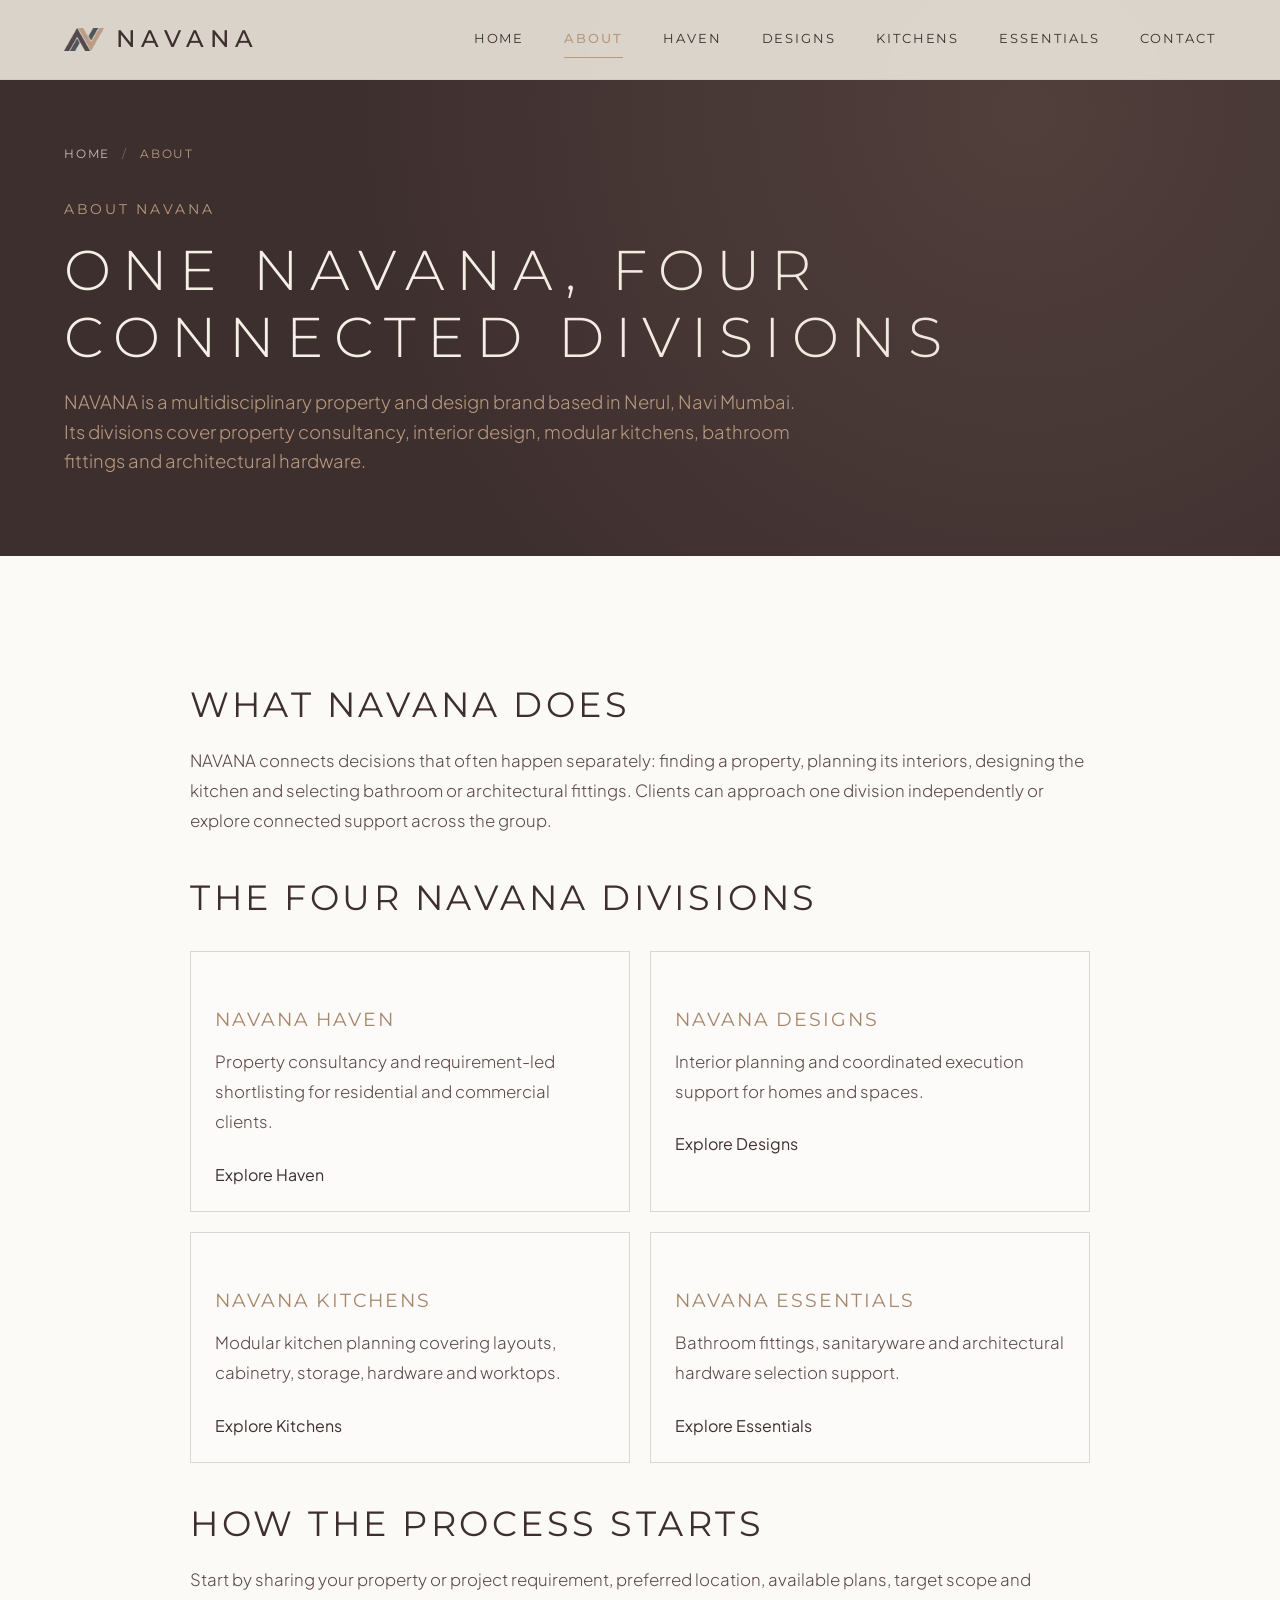
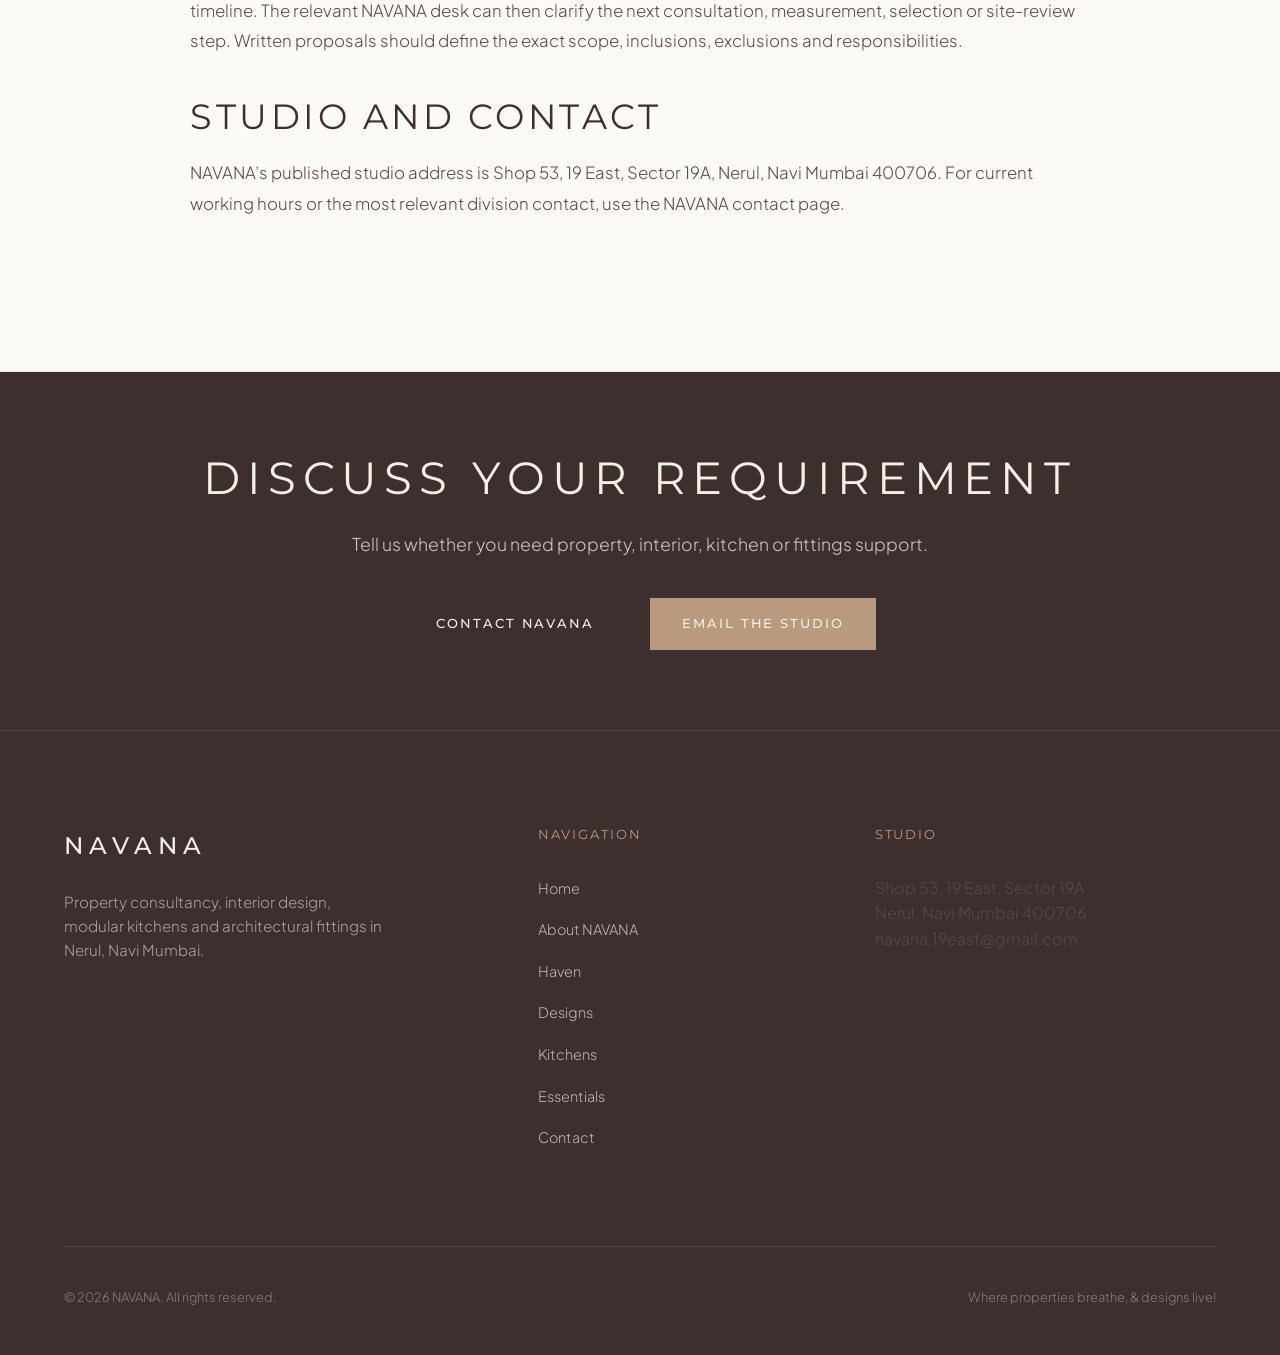
==== about/index.html @ da6ecd14 "Improve SEO, AEO, GEO and trust signals" ====
<!DOCTYPE html>
<html lang="en">
<head>
  <meta charset="UTF-8">
  <meta name="viewport" content="width=device-width, initial-scale=1.0">
  <title>About NAVANA | Property &amp; Design Brand Navi Mumbai</title>
  <meta name="description" content="Learn how NAVANA connects property consultancy, interior design, modular kitchens and architectural fittings from its Nerul, Navi Mumbai studio.">
  <link rel="canonical" href="https://navana.co.in/about/">
  <meta property="og:type" content="website">
  <meta property="og:url" content="https://navana.co.in/about/">
  <meta property="og:site_name" content="NAVANA">
  <meta property="og:title" content="About NAVANA | Nerul, Navi Mumbai">
  <meta property="og:description" content="NAVANA brings property, interiors, modular kitchens and architectural fittings together through four connected divisions.">
  <meta property="og:image" content="https://navana.co.in/logo.jpg">
  <meta name="twitter:card" content="summary_large_image">
  <meta name="twitter:title" content="About NAVANA | Nerul, Navi Mumbai">
  <meta name="twitter:description" content="Meet NAVANA and its four property and design divisions in Navi Mumbai.">
  <meta name="twitter:image" content="https://navana.co.in/logo.jpg">
  <link rel="icon" type="image/jpeg" href="../logo.jpg">
  <link rel="preconnect" href="https://fonts.googleapis.com">
  <link rel="preconnect" href="https://fonts.gstatic.com" crossorigin>
  <link href="https://fonts.googleapis.com/css2?family=Montserrat:wght@300;400;500;600;700&family=Plus+Jakarta+Sans:wght@300;400;500;600&display=swap" rel="stylesheet">
  <link rel="stylesheet" href="../style.css">
  <script type="application/ld+json">
  {"@context":"https://schema.org","@graph":[{"@type":"AboutPage","@id":"https://navana.co.in/about/#page","url":"https://navana.co.in/about/","name":"About NAVANA","about":{"@id":"https://navana.co.in/#organization"}},{"@type":"BreadcrumbList","itemListElement":[{"@type":"ListItem","position":1,"name":"Home","item":"https://navana.co.in/"},{"@type":"ListItem","position":2,"name":"About NAVANA","item":"https://navana.co.in/about/"}]}]}
  </script>
</head>
<body>
  <header><div class="container">
    <a href="../" class="brand" aria-label="NAVANA Home"><div class="logo-container"><img src="../logo.jpg" alt="NAVANA logo" width="64" height="64"></div><span class="brand-text">NAVANA</span></a>
    <nav class="nav-menu" aria-label="Primary navigation"><a href="../" class="nav-link">Home</a><a href="../about/" class="nav-link active">About</a><a href="../haven/" class="nav-link">Haven</a><a href="../designs/" class="nav-link">Designs</a><a href="../kitchens/" class="nav-link">Kitchens</a><a href="../essentials/" class="nav-link">Essentials</a><a href="../contact/" class="nav-link">Contact</a></nav>
    <button class="menu-toggle" aria-label="Toggle Navigation Menu" aria-expanded="false"><span></span><span></span><span></span></button>
  </div></header>
  <main>
    <section class="subpage-hero"><div class="container">
      <nav class="breadcrumb-nav" aria-label="Breadcrumb"><ol class="breadcrumb-list"><li class="breadcrumb-item"><a href="../">Home</a></li><li class="breadcrumb-separator">/</li><li class="breadcrumb-item active" aria-current="page">About</li></ol></nav>
      <span class="subtitle text-accent">ABOUT NAVANA</span><h1 class="hero-title">One NAVANA, Four Connected Divisions</h1>
      <p class="hero-subtitle">NAVANA is a multidisciplinary property and design brand based in Nerul, Navi Mumbai. Its divisions cover property consultancy, interior design, modular kitchens, bathroom fittings and architectural hardware.</p>
    </div></section>
    <section class="content-section section-padding"><div class="container"><article class="content-body">
      <h2>What NAVANA Does</h2><p>NAVANA connects decisions that often happen separately: finding a property, planning its interiors, designing the kitchen and selecting bathroom or architectural fittings. Clients can approach one division independently or explore connected support across the group.</p>
      <h2>The Four NAVANA Divisions</h2>
      <div class="division-summary-grid">
        <div class="division-summary-card"><h3>NAVANA Haven</h3><p>Property consultancy and requirement-led shortlisting for residential and commercial clients.</p><a href="../haven/">Explore Haven</a></div>
        <div class="division-summary-card"><h3>NAVANA Designs</h3><p>Interior planning and coordinated execution support for homes and spaces.</p><a href="../designs/">Explore Designs</a></div>
        <div class="division-summary-card"><h3>NAVANA Kitchens</h3><p>Modular kitchen planning covering layouts, cabinetry, storage, hardware and worktops.</p><a href="../kitchens/">Explore Kitchens</a></div>
        <div class="division-summary-card"><h3>NAVANA Essentials</h3><p>Bathroom fittings, sanitaryware and architectural hardware selection support.</p><a href="../essentials/">Explore Essentials</a></div>
      </div>
      <h2>How the Process Starts</h2><p>Start by sharing your property or project requirement, preferred location, available plans, target scope and timeline. The relevant NAVANA desk can then clarify the next consultation, measurement, selection or site-review step. Written proposals should define the exact scope, inclusions, exclusions and responsibilities.</p>
      <h2>Studio and Contact</h2><p>NAVANA’s published studio address is Shop 53, 19 East, Sector 19A, Nerul, Navi Mumbai 400706. For current working hours or the most relevant division contact, use the <a href="../contact/">NAVANA contact page</a>.</p>
      <!-- TODO: CONFIRM: Add verified leadership names, professional qualifications, founding year, credentials and operating hours when supplied by NAVANA. -->
    </article></div></section>
    <section class="cta-banner"><div class="container"><h2>Discuss Your Requirement</h2><p>Tell us whether you need property, interior, kitchen or fittings support.</p><div class="cta-actions"><a href="../contact/" class="btn-primary"><span>Contact NAVANA</span></a><a href="mailto:navana.19east@gmail.com" class="btn-primary" style="background-color: var(--color-tan);"><span>Email the Studio</span></a></div></div></section>
  </main>
  <footer><div class="container"><div class="footer-grid"><div class="footer-brand"><span class="brand-text">NAVANA</span><p>Property consultancy, interior design, modular kitchens and architectural fittings in Nerul, Navi Mumbai.</p></div><div class="footer-links"><h4>NAVIGATION</h4><ul><li><a href="../">Home</a></li><li><a href="../about/">About NAVANA</a></li><li><a href="../haven/">Haven</a></li><li><a href="../designs/">Designs</a></li><li><a href="../kitchens/">Kitchens</a></li><li><a href="../essentials/">Essentials</a></li><li><a href="../contact/">Contact</a></li></ul></div><div class="footer-directory"><h4>STUDIO</h4><p>Shop 53, 19 East, Sector 19A<br>Nerul, Navi Mumbai 400706</p><p><a href="mailto:navana.19east@gmail.com">navana.19east@gmail.com</a></p></div></div><div class="footer-bottom"><p>&copy; 2026 NAVANA. All rights reserved.</p><p>Where properties breathe, &amp; designs live!</p></div></div></footer>
  <div class="toast-container"></div><script src="../script.js"></script>
</body></html>
---- style.css ----
/* 
   NAVANA Style Sheet
   Aesthetic: Warm cream/beige background, dark brown and tan accents.
   Headings: Modern spaced-out sans-serif (Montserrat).
   Body: Clean, premium sans-serif (Plus Jakarta Sans).
*/

/* ----------------------------------------------------
   1. CSS Custom Properties (Variables)
---------------------------------------------------- */
:root {
  --bg-cream: #F5F0E6;
  --color-brown: #3E2F2F;
  --color-brown-light: #5A4747;
  --color-tan: #B89A7E;
  --color-tan-light: rgba(184, 154, 126, 0.12);
  --color-tan-medium: #A6876A;
  --color-white: #FCFAF7;
  --color-card-bg: rgba(252, 250, 247, 0.6);
  --font-heading: 'Montserrat', sans-serif;
  --font-body: 'Plus Jakarta Sans', sans-serif;
  
  --transition-smooth: all 0.6s cubic-bezier(0.16, 1, 0.3, 1);
  --transition-medium: all 0.4s cubic-bezier(0.25, 0.46, 0.45, 0.94);
  --transition-quick: all 0.25s ease;
  
  --max-width: 1400px;
  --header-height: 80px;
}

/* Answer-ready FAQ blocks */
.faq-section { background: var(--bg-cream); }
.faq-list { max-width: 920px; margin: 2rem auto 0; border-top: 1px solid rgba(62, 47, 47, .18); }
.faq-list details { border-bottom: 1px solid rgba(62, 47, 47, .18); padding: 0; }
.faq-list summary { cursor: pointer; list-style: none; padding: 1.35rem 2.5rem 1.35rem 0; font-family: 'Montserrat', sans-serif; font-weight: 600; position: relative; }
.faq-list summary::-webkit-details-marker { display: none; }
.faq-list summary::after { content: '+'; position: absolute; right: .25rem; top: 1.1rem; font-size: 1.5rem; color: var(--color-tan); }
.faq-list details[open] summary::after { content: '−'; }
.faq-list details p { max-width: 800px; margin: 0 0 1.35rem; line-height: 1.75; }
.related-service { margin-top: 2rem; }
.related-service a, .faq-list a { color: var(--color-brown); text-decoration: underline; text-underline-offset: 3px; }
.division-summary-grid { display: grid; grid-template-columns: repeat(2, minmax(0, 1fr)); gap: 1.25rem; margin-top: 2rem; }
.division-summary-card { border: 1px solid rgba(62, 47, 47, .18); padding: 1.5rem; background: rgba(255,255,255,.22); }
.division-summary-card h3 { margin-bottom: .65rem; }
@media (max-width: 700px) { .division-summary-grid { grid-template-columns: 1fr; } }

/* ----------------------------------------------------
   2. Reset & Base Styles
---------------------------------------------------- */
* {
  margin: 0;
  padding: 0;
  box-sizing: border-box;
}

html {
  scroll-behavior: smooth;
  font-size: 16px;
  -webkit-font-smoothing: antialiased;
  -moz-osx-font-smoothing: grayscale;
}

body {
  background-color: var(--bg-cream);
  color: var(--color-brown);
  font-family: var(--font-body);
  line-height: 1.6;
  overflow-x: hidden;
}

/* Custom Scrollbar */
::-webkit-scrollbar {
  width: 8px;
}
::-webkit-scrollbar-track {
  background: var(--bg-cream);
}
::-webkit-scrollbar-thumb {
  background: var(--color-tan);
  border-radius: 4px;
}
::-webkit-scrollbar-thumb:hover {
  background: var(--color-brown);
}

/* Selection Styling */
::selection {
  background-color: var(--color-tan);
  color: var(--color-white);
}

/* ----------------------------------------------------
   3. Typography & Utilities
---------------------------------------------------- */
h1, h2, h3, h4, h5, h6 {
  font-family: var(--font-heading);
  text-transform: uppercase;
  letter-spacing: 0.15em;
  font-weight: 400;
  line-height: 1.2;
}

p {
  font-weight: 300;
  color: var(--color-brown-light);
}

a {
  color: inherit;
  text-decoration: none;
  transition: var(--transition-quick);
}

img {
  max-width: 100%;
  height: auto;
  display: block;
}

.container {
  max-width: var(--max-width);
  margin: 0 auto;
  padding: 0 4rem;
}

.section-padding {
  padding: 8rem 0;
}

.text-accent {
  color: var(--color-tan);
}

.subtitle {
  font-family: var(--font-heading);
  font-size: 0.85rem;
  letter-spacing: 0.2em;
  text-transform: uppercase;
  color: var(--color-tan);
  margin-bottom: 1rem;
  display: inline-block;
}

.section-title {
  font-size: clamp(2rem, 4vw, 3rem);
  margin-bottom: 2rem;
  font-weight: 300;
  position: relative;
}

.divider {
  width: 60px;
  height: 1px;
  background-color: var(--color-tan);
  margin: 2rem 0;
}

/* Custom Scroll Reveal Classes */
.reveal {
  opacity: 0;
  transform: translateY(30px);
  transition: opacity 1s cubic-bezier(0.16, 1, 0.3, 1), transform 1s cubic-bezier(0.16, 1, 0.3, 1);
}

.reveal.active {
  opacity: 1;
  transform: translateY(0);
}

.delay-1 { transition-delay: 0.1s; }
.delay-2 { transition-delay: 0.2s; }
.delay-3 { transition-delay: 0.3s; }

/* Buttons */
.btn-primary {
  display: inline-flex;
  align-items: center;
  gap: 0.75rem;
  background-color: var(--color-brown);
  color: var(--bg-cream);
  padding: 1rem 2rem;
  font-family: var(--font-heading);
  font-size: 0.8rem;
  letter-spacing: 0.15em;
  text-transform: uppercase;
  font-weight: 500;
  border: none;
  cursor: pointer;
  transition: var(--transition-medium);
  position: relative;
  overflow: hidden;
  z-index: 1;
}

.btn-primary::before {
  content: '';
  position: absolute;
  top: 0;
  left: 0;
  width: 100%;
  height: 100%;
  background-color: var(--color-tan);
  transform: scaleX(0);
  transform-origin: right;
  transition: transform 0.4s cubic-bezier(0.16, 1, 0.3, 1);
  z-index: -1;
}

.btn-primary:hover::before {
  transform: scaleX(1);
  transform-origin: left;
}

.btn-primary:hover {
  color: var(--color-white);
  transform: translateY(-2px);
}

.btn-secondary {
  display: inline-flex;
  align-items: center;
  gap: 0.5rem;
  border-bottom: 1px solid var(--color-tan);
  padding-bottom: 0.5rem;
  font-family: var(--font-heading);
  font-size: 0.8rem;
  letter-spacing: 0.1em;
  text-transform: uppercase;
  font-weight: 600;
  transition: var(--transition-quick);
}

.btn-secondary svg {
  transition: transform 0.3s ease;
}

.btn-secondary:hover {
  color: var(--color-tan);
  border-color: var(--color-brown);
}

.btn-secondary:hover svg {
  transform: translateX(5px);
}

/* ----------------------------------------------------
   4. Header & Navigation
---------------------------------------------------- */
header {
  position: fixed;
  top: 0;
  left: 0;
  width: 100%;
  height: var(--header-height);
  z-index: 100;
  background-color: rgba(245, 240, 230, 0.85);
  backdrop-filter: blur(10px);
  border-bottom: 1px solid rgba(184, 154, 126, 0.15);
  transition: var(--transition-quick);
}

header.scrolled {
  height: 70px;
  background-color: rgba(245, 240, 230, 0.95);
  box-shadow: 0 10px 30px rgba(62, 47, 47, 0.05);
}

header .container {
  display: flex;
  justify-content: space-between;
  align-items: center;
  height: 100%;
}

/* Brand Logo */
.brand {
  display: flex;
  align-items: center;
  gap: 0.75rem;
}

.logo-container {
  width: 40px;
  height: 40px;
  display: flex;
  align-items: center;
  justify-content: center;
}

.brand-text {
  font-family: var(--font-heading);
  font-size: 1.5rem;
  font-weight: 500;
  letter-spacing: 0.25em;
  color: var(--color-brown);
}

/* Desktop Menu */
.nav-menu {
  display: flex;
  align-items: center;
  gap: 2.5rem;
}

.nav-link {
  font-family: var(--font-heading);
  font-size: 0.8rem;
  letter-spacing: 0.15em;
  text-transform: uppercase;
  font-weight: 400;
  position: relative;
  padding: 0.5rem 0;
}

.nav-link::after {
  content: '';
  position: absolute;
  bottom: 0;
  left: 0;
  width: 100%;
  height: 1px;
  background-color: var(--color-tan);
  transform: scaleX(0);
  transform-origin: right;
  transition: transform 0.3s cubic-bezier(0.16, 1, 0.3, 1);
}

.nav-link:hover::after {
  transform: scaleX(1);
  transform-origin: left;
}

.nav-link:hover {
  color: var(--color-tan);
}

/* Menu Toggle Button (Mobile) */
.menu-toggle {
  display: none;
  background: none;
  border: none;
  cursor: pointer;
  width: 30px;
  height: 24px;
  position: relative;
  z-index: 101;
}

.menu-toggle span {
  display: block;
  width: 100%;
  height: 2px;
  background-color: var(--color-brown);
  position: absolute;
  left: 0;
  transition: var(--transition-quick);
}

.menu-toggle span:nth-child(1) { top: 0; }
.menu-toggle span:nth-child(2) { top: 11px; }
.menu-toggle span:nth-child(3) { top: 22px; }

.menu-toggle.open span:nth-child(1) {
  transform: translateY(11px) rotate(45deg);
}

.menu-toggle.open span:nth-child(2) {
  opacity: 0;
}

.menu-toggle.open span:nth-child(3) {
  transform: translateY(-11px) rotate(-45deg);
}

/* ----------------------------------------------------
   5. Hero Section
---------------------------------------------------- */
.hero {
  min-height: 100vh;
  display: flex;
  align-items: center;
  position: relative;
  padding-top: var(--header-height);
  overflow: hidden;
  background-image: linear-gradient(rgba(62, 47, 47, 0.75), rgba(62, 47, 47, 0.85)), url('Havens.png');
  background-size: cover;
  background-position: center;
  background-repeat: no-repeat;
}

.hero-content {
  max-width: 700px;
  position: relative;
  z-index: 2;
}

.hero-title {
  font-size: clamp(2.5rem, 6vw, 4.5rem);
  font-weight: 300;
  letter-spacing: 0.2em;
  margin-bottom: 1.5rem;
  color: var(--bg-cream);
}

.hero-tagline {
  font-family: var(--font-heading);
  font-size: clamp(1rem, 2vw, 1.25rem);
  letter-spacing: 0.1em;
  color: var(--color-tan);
  margin-bottom: 2rem;
  font-weight: 400;
  line-height: 1.4;
  border-left: 2px solid var(--color-tan);
  padding-left: 1.5rem;
}

.hero-desc {
  font-size: 1rem;
  margin-bottom: 3rem;
  max-width: 600px;
  color: rgba(245, 240, 230, 0.85);
}

.hero-chevron {
  position: absolute;
  bottom: 2rem;
  left: 50%;
  transform: translateX(-50%);
  animation: bounce 2s infinite;
  cursor: pointer;
  z-index: 5;
}

@keyframes bounce {
  0%, 20%, 50%, 80%, 100% { transform: translate(-50%, 0); }
  40% { transform: translate(-50%, -10px); }
  60% { transform: translate(-50%, -5px); }
}

/* ----------------------------------------------------
   6. About Section
---------------------------------------------------- */
.about {
  background-color: var(--color-white);
  border-top: 1px solid rgba(184, 154, 126, 0.15);
  border-bottom: 1px solid rgba(184, 154, 126, 0.15);
}

.about-grid {
  display: grid;
  grid-template-columns: 1fr 1fr;
  gap: 6rem;
  align-items: center;
}

.about-text {
  padding-right: 2rem;
}

.about-text p {
  margin-bottom: 1.5rem;
  font-size: 1.05rem;
}

.about-stats {
  display: grid;
  grid-template-columns: 1fr 1fr;
  gap: 3rem;
}

.stat-item {
  border-left: 1px solid var(--color-tan);
  padding-left: 1.5rem;
}

.stat-number {
  font-family: var(--font-heading);
  font-size: 2.5rem;
  font-weight: 300;
  color: var(--color-brown);
  margin-bottom: 0.5rem;
}

.stat-label {
  font-size: 0.75rem;
  letter-spacing: 0.15em;
  text-transform: uppercase;
  color: var(--color-tan);
}

/* ----------------------------------------------------
   7. Services Sections (HAVEN, DESIGNS, KITCHENS, ESSENTIALS)
---------------------------------------------------- */
.services-heading {
  text-align: center;
  background-color: var(--bg-cream);
  padding-top: 8rem;
}

.services-heading .section-title {
  margin-bottom: 1rem;
}

.service-section {
  position: relative;
  overflow: hidden;
}

.service-section:nth-child(even) {
  background-color: var(--color-white);
}

.service-grid {
  display: grid;
  grid-template-columns: 1fr 1.1fr;
  gap: 6rem;
  align-items: center;
}

.service-section:nth-child(even) .service-grid {
  grid-template-columns: 1.1fr 1fr;
}

.service-image-side {
  position: relative;
  overflow: hidden;
  border-radius: 16px;
}

.service-section:nth-child(even) .service-image-side {
  order: 2;
}

.service-img-wrapper {
  overflow: hidden;
  position: relative;
  box-shadow: 0 20px 40px rgba(62, 47, 47, 0.08);
  border-radius: 16px;
}

.service-img-wrapper::after {
  content: '';
  position: absolute;
  top: 0;
  left: 0;
  width: 100%;
  height: 100%;
  border: 1px solid var(--color-tan);
  transform: scale(0.96);
  transition: var(--transition-smooth);
  pointer-events: none;
}

.service-image-side:hover .service-img-wrapper::after {
  transform: scale(0.98);
  border-color: var(--color-brown);
}

.service-img {
  width: 100%;
  height: 550px;
  object-fit: cover;
  transition: var(--transition-smooth);
}

.service-image-side:hover .service-img {
  transform: scale(1.04);
}

.service-info-side {
  padding-right: 2rem;
}

.service-section:nth-child(even) .service-info-side {
  padding-right: 0;
  padding-left: 2rem;
}

.service-tag {
  background-color: var(--color-tan-light);
  color: var(--color-brown);
  padding: 0.4rem 1rem;
  font-family: var(--font-heading);
  font-size: 0.7rem;
  letter-spacing: 0.15em;
  text-transform: uppercase;
  border-radius: 30px;
  display: inline-block;
  margin-bottom: 1.5rem;
}

.service-quote {
  font-family: var(--font-heading);
  font-size: clamp(1.2rem, 2.5vw, 1.8rem);
  font-weight: 300;
  line-height: 1.35;
  color: var(--color-brown);
  margin-bottom: 2rem;
  letter-spacing: 0.05em;
  text-transform: none;
}

.service-features {
  list-style: none;
  margin-bottom: 3rem;
}

.service-features li {
  position: relative;
  padding-left: 2rem;
  margin-bottom: 1rem;
  font-weight: 300;
  color: var(--color-brown-light);
}

.service-features li::before {
  content: '';
  position: absolute;
  left: 0;
  top: 10px;
  width: 12px;
  height: 1px;
  background-color: var(--color-tan);
}

.service-features li::after {
  content: '';
  position: absolute;
  left: 5px;
  top: 6px;
  width: 1px;
  height: 9px;
  background-color: var(--color-tan);
  transform: rotate(45deg);
}

.service-actions {
  display: flex;
  align-items: center;
  gap: 2rem;
}

.contact-link-group {
  display: flex;
  flex-direction: column;
  gap: 0.25rem;
}

.contact-label {
  font-size: 0.65rem;
  letter-spacing: 0.1em;
  text-transform: uppercase;
  color: var(--color-tan);
}

.contact-number {
  font-family: var(--font-heading);
  font-weight: 500;
  font-size: 1.05rem;
  color: var(--color-brown);
  transition: var(--transition-quick);
}

.contact-number:hover {
  color: var(--color-tan);
}

/* ----------------------------------------------------
   8. Contact Section
---------------------------------------------------- */
.contact {
  background-color: var(--bg-cream);
  border-top: 1px solid rgba(184, 154, 126, 0.15);
}

.contact-grid {
  display: grid;
  grid-template-columns: 0.95fr 1.05fr;
  gap: 6rem;
}

.contact-info {
  display: flex;
  flex-direction: column;
}

.contact-details {
  margin-bottom: 3rem;
}

.contact-item {
  margin-bottom: 2rem;
  display: flex;
  gap: 1.5rem;
}

.contact-icon {
  width: 44px;
  height: 44px;
  border-radius: 50%;
  background-color: var(--color-tan-light);
  display: flex;
  align-items: center;
  justify-content: center;
  color: var(--color-brown);
  flex-shrink: 0;
}

.contact-text h4 {
  font-size: 0.8rem;
  letter-spacing: 0.15em;
  margin-bottom: 0.5rem;
  color: var(--color-tan);
}

.contact-text p, .contact-text a {
  font-size: 1rem;
  font-weight: 300;
  color: var(--color-brown-light);
}

.contact-text a:hover {
  color: var(--color-tan);
}

/* Map Graphic Placeholder */
.map-canvas {
  flex-grow: 1;
  height: 250px;
  background-color: var(--color-white);
  border: 1px solid rgba(184, 154, 126, 0.25);
  border-radius: 4px;
  position: relative;
  overflow: hidden;
  box-shadow: 0 10px 30px rgba(62, 47, 47, 0.03);
}

.map-illustration {
  width: 100%;
  height: 100%;
  opacity: 0.7;
}

.map-pin {
  position: absolute;
  top: 50%;
  left: 50%;
  transform: translate(-50%, -100%);
  z-index: 2;
  cursor: pointer;
  animation: pulse-pin 2s infinite;
}

@keyframes pulse-pin {
  0% { transform: translate(-50%, -100%) scale(1); }
  50% { transform: translate(-50%, -108%) scale(1.05); }
  100% { transform: translate(-50%, -100%) scale(1); }
}

.map-tooltip {
  position: absolute;
  top: calc(50% - 75px);
  left: 50%;
  transform: translateX(-50%);
  background-color: var(--color-brown);
  color: var(--color-white);
  padding: 0.5rem 1rem;
  border-radius: 4px;
  font-family: var(--font-heading);
  font-size: 0.7rem;
  letter-spacing: 0.1em;
  white-space: nowrap;
  box-shadow: 0 10px 20px rgba(0,0,0,0.15);
  opacity: 0;
  transition: var(--transition-quick);
  pointer-events: none;
}

.map-canvas:hover .map-tooltip {
  opacity: 1;
  top: calc(50% - 80px);
}

/* Contact Form */
.contact-form-container {
  background-color: var(--color-white);
  padding: 4rem;
  border-radius: 4px;
  box-shadow: 0 30px 60px rgba(62, 47, 47, 0.05);
  border: 1px solid rgba(184, 154, 126, 0.15);
}

.form-group {
  position: relative;
  margin-bottom: 2rem;
}

.form-input {
  width: 100%;
  background: var(--color-white);
  border: 1px solid rgba(184, 154, 126, 0.4);
  border-radius: 8px;
  padding: 1.1rem 1.2rem;
  font-family: var(--font-body);
  font-size: 0.95rem;
  color: var(--color-brown);
  outline: none;
  transition: var(--transition-quick);
}

.form-input:focus {
  border-color: var(--color-brown);
  background-color: var(--color-white);
  box-shadow: 0 0 0 3px rgba(184, 154, 126, 0.15);
}

.form-label {
  position: absolute;
  top: 1.2rem;
  left: 1.2rem;
  font-family: var(--font-heading);
  font-size: 0.75rem;
  letter-spacing: 0.12em;
  text-transform: uppercase;
  color: var(--color-tan);
  pointer-events: none;
  transition: var(--transition-quick);
}

/* Float Label Animation */
.form-input:focus ~ .form-label,
.form-input:not(:placeholder-shown) ~ .form-label {
  top: -0.6rem;
  left: 0.8rem;
  font-size: 0.6rem;
  color: var(--color-brown);
  background-color: var(--color-white);
  padding: 0 0.4rem;
  border-radius: 2px;
}

.form-input-textarea {
  min-height: 120px;
  resize: vertical;
}

/* Form Dropdown */
.form-select {
  cursor: pointer;
  appearance: none;
}

.form-select-wrapper::after {
  content: '↓';
  font-family: var(--font-heading);
  font-size: 0.8rem;
  color: var(--color-tan);
  position: absolute;
  right: 1.2rem;
  top: 1.2rem;
  pointer-events: none;
}

/* ----------------------------------------------------
   9. Footer
---------------------------------------------------- */
footer {
  background-color: var(--color-brown);
  color: var(--bg-cream);
  padding: 6rem 0 3rem 0;
  border-top: 1px solid rgba(245, 240, 230, 0.1);
}

.footer-grid {
  display: grid;
  grid-template-columns: 1.2fr 0.8fr 1fr;
  gap: 4rem;
  margin-bottom: 5rem;
}

.footer-brand .brand-text {
  color: var(--bg-cream);
  margin-bottom: 1.5rem;
  display: inline-block;
}

.footer-brand p {
  color: rgba(245, 240, 230, 0.6);
  max-width: 320px;
  margin-bottom: 2rem;
  font-size: 0.95rem;
}

.footer-links h4, .footer-directory h4 {
  color: var(--color-tan);
  font-size: 0.8rem;
  margin-bottom: 2rem;
}

.footer-links ul {
  list-style: none;
}

.footer-links li {
  margin-bottom: 1rem;
}

.footer-links a {
  color: rgba(245, 240, 230, 0.7);
  font-size: 0.9rem;
  font-weight: 300;
}

.footer-links a:hover {
  color: var(--bg-cream);
  padding-left: 5px;
}

.directory-grid {
  display: grid;
  grid-template-columns: 1fr;
  gap: 1.5rem;
}

.directory-item {
  display: flex;
  justify-content: space-between;
  align-items: center;
  border-bottom: 1px solid rgba(245, 240, 230, 0.1);
  padding-bottom: 0.75rem;
}

.directory-name {
  font-family: var(--font-heading);
  font-size: 0.75rem;
  letter-spacing: 0.1em;
  color: var(--color-tan);
}

.directory-number {
  font-family: var(--font-body);
  font-size: 0.9rem;
  font-weight: 400;
  color: rgba(245, 240, 230, 0.85);
  transition: var(--transition-quick);
}

.directory-number:hover {
  color: var(--color-tan);
}

.footer-bottom {
  border-top: 1px solid rgba(245, 240, 230, 0.1);
  padding-top: 2.5rem;
  display: flex;
  justify-content: space-between;
  align-items: center;
}

.footer-bottom p {
  font-size: 0.8rem;
  color: rgba(245, 240, 230, 0.4);
}

.social-links {
  display: flex;
  gap: 1.5rem;
}

.social-link {
  width: 36px;
  height: 36px;
  border-radius: 50%;
  border: 1px solid rgba(245, 240, 230, 0.2);
  display: flex;
  align-items: center;
  justify-content: center;
  color: rgba(245, 240, 230, 0.7);
  transition: var(--transition-quick);
}

.social-link:hover {
  background-color: var(--color-tan);
  border-color: var(--color-tan);
  color: var(--color-brown);
  transform: translateY(-2px);
}

/* ----------------------------------------------------
   10. Interactive Overlay & Toast Alert
---------------------------------------------------- */
/* Custom Toast Alert */
.toast-container {
  position: fixed;
  bottom: 2rem;
  right: 2rem;
  z-index: 1000;
  display: flex;
  flex-direction: column;
  gap: 1rem;
}

.toast {
  background-color: var(--color-brown);
  color: var(--bg-cream);
  padding: 1.2rem 2rem;
  border-radius: 4px;
  box-shadow: 0 15px 30px rgba(0,0,0,0.15);
  border-left: 4px solid var(--color-tan);
  display: flex;
  align-items: center;
  gap: 1rem;
  transform: translateX(120%);
  transition: transform 0.5s cubic-bezier(0.16, 1, 0.3, 1);
  min-width: 320px;
}

.toast.show {
  transform: translateX(0);
}

.toast-content h5 {
  font-size: 0.75rem;
  margin-bottom: 0.25rem;
  color: var(--color-tan);
}

.toast-content p {
  color: rgba(245, 240, 230, 0.85);
  font-size: 0.85rem;
  font-weight: 300;
}

.toast-close {
  background: none;
  border: none;
  color: rgba(245, 240, 230, 0.5);
  cursor: pointer;
  margin-left: auto;
  font-size: 1.1rem;
}

.toast-close:hover {
  color: var(--bg-cream);
}

/* Floating Action Hub Menu */
.floating-hub {
  position: fixed;
  bottom: 2rem;
  left: 2rem;
  z-index: 99;
}

.hub-trigger {
  width: 56px;
  height: 56px;
  border-radius: 50%;
  background-color: var(--color-brown);
  color: var(--bg-cream);
  box-shadow: 0 10px 25px rgba(62, 47, 47, 0.25);
  border: 1px solid var(--color-tan);
  display: flex;
  align-items: center;
  justify-content: center;
  cursor: pointer;
  transition: var(--transition-smooth);
}

.hub-trigger svg {
  transition: var(--transition-smooth);
}

.hub-trigger.active {
  background-color: var(--color-tan);
  color: var(--color-brown);
  transform: rotate(135deg);
}

.hub-menu {
  position: absolute;
  bottom: 70px;
  left: 0;
  display: flex;
  flex-direction: column;
  gap: 0.75rem;
  opacity: 0;
  pointer-events: none;
  transform: translateY(15px) scale(0.95);
  transition: var(--transition-smooth);
}

.floating-hub.open .hub-menu {
  opacity: 1;
  pointer-events: auto;
  transform: translateY(0) scale(1);
}

.hub-item {
  display: flex;
  align-items: center;
  gap: 0.75rem;
  white-space: nowrap;
}

.hub-link {
  width: 44px;
  height: 44px;
  border-radius: 50%;
  background-color: var(--color-white);
  color: var(--color-brown);
  box-shadow: 0 8px 15px rgba(62, 47, 47, 0.1);
  display: flex;
  align-items: center;
  justify-content: center;
  border: 1px solid rgba(184, 154, 126, 0.2);
  transition: var(--transition-quick);
}

.hub-link:hover {
  background-color: var(--color-brown);
  color: var(--bg-cream);
  border-color: var(--color-brown);
  transform: scale(1.08);
}

.hub-tooltip {
  background-color: var(--color-brown);
  color: var(--color-white);
  padding: 0.3rem 0.8rem;
  border-radius: 4px;
  font-family: var(--font-heading);
  font-size: 0.65rem;
  letter-spacing: 0.1em;
  box-shadow: 0 5px 10px rgba(0,0,0,0.1);
}

/* ----------------------------------------------------
   11. Responsive Design
---------------------------------------------------- */
@media (max-width: 1200px) {
  .container {
    padding: 0 3rem;
  }
  
  .about-grid, .service-grid, .contact-grid {
    gap: 4rem;
  }
}

@media (max-width: 991px) {
  :root {
    --header-height: 70px;
  }
  
  .container {
    padding: 0 2rem;
  }
  
  .section-padding {
    padding: 6rem 0;
  }
  
  /* Hero Split Layout */
  .hero {
    padding-top: var(--header-height);
  }
  
  .hero-grid {
    grid-template-columns: 1fr;
    gap: 3rem;
    text-align: center;
  }
  
  .hero-content {
    padding-right: 0;
    order: 2;
  }
  
  .hero-tagline {
    border-left: none;
    border-top: 1px solid var(--color-tan);
    border-bottom: 1px solid var(--color-tan);
    padding: 1rem 0;
    max-width: 450px;
    margin: 0 auto 2rem auto;
  }
  
  .hero-desc {
    margin: 0 auto 2.5rem auto;
  }
  
  .hero-visual {
    height: 50vh;
    order: 1;
    max-width: 550px;
    width: 100%;
    margin: 0 auto;
    box-shadow: 12px 12px 0px var(--color-tan-light);
  }
  
  /* About Layout */
  .about-grid {
    grid-template-columns: 1fr;
    gap: 3rem;
  }
  
  .about-text {
    padding-right: 0;
  }
  
  /* Services Alternating Layout */
  .service-grid {
    grid-template-columns: 1fr !important;
    gap: 3rem;
  }
  
  .service-image-side {
    order: 1 !important;
    max-width: 550px;
    margin: 0 auto;
    width: 100%;
  }
  
  .service-info-side {
    order: 2 !important;
    padding-right: 0 !important;
    padding-left: 0 !important;
  }
  
  .service-img {
    height: 400px;
  }
  
  /* Contact Layout */
  .contact-grid {
    grid-template-columns: 1fr;
    gap: 4rem;
  }
  
  .contact-info {
    order: 2;
  }
  
  .contact-form-container {
    order: 1;
    padding: 3rem;
  }
  
  .map-canvas {
    height: 200px;
  }
  
  /* Footer Grid */
  .footer-grid {
    grid-template-columns: 1fr;
    gap: 3rem;
  }
}

@media (max-width: 768px) {
  /* Navigation Mobile Overlay */
  .menu-toggle {
    display: block;
  }
  
  .nav-menu {
    position: fixed;
    top: 0;
    right: -100%;
    width: 80%;
    max-width: 400px;
    height: 100vh;
    background-color: var(--color-white);
    flex-direction: column;
    justify-content: center;
    gap: 2.5rem;
    box-shadow: -10px 0 40px rgba(62, 47, 47, 0.1);
    transition: right 0.5s cubic-bezier(0.16, 1, 0.3, 1);
    z-index: 100;
  }
  
  .nav-menu.open {
    right: 0;
  }
  
  /* Footer bottom layout */
  .footer-bottom {
    flex-direction: column;
    gap: 1.5rem;
    text-align: center;
  }
}

@media (max-width: 480px) {
  .container {
    padding: 0 1.25rem;
  }
  
  .section-padding {
    padding: 4rem 0;
  }
  
  .brand-text {
    font-size: 1.25rem;
    letter-spacing: 0.2em;
  }
  
  .logo-container {
    width: 32px;
    height: 32px;
  }
  
  .service-actions {
    flex-direction: column;
    align-items: flex-start;
    gap: 1.5rem;
  }
  
  .contact-form-container {
    padding: 2rem 1.5rem;
  }
  
  .hero-visual {
    height: 40vh;
  }
}

/* ----------------------------------------------------
   12. Multi-Page Extensions & SEO Layout Components
---------------------------------------------------- */

/* Active Link State */
.nav-link.active {
  color: var(--color-tan);
  font-weight: 500;
}

.nav-link.active::after {
  transform: scaleX(1);
  transform-origin: left;
}

/* Breadcrumbs Component */
.breadcrumb-nav {
  margin-bottom: 2rem;
}

.breadcrumb-list {
  display: flex;
  align-items: center;
  gap: 0.75rem;
  list-style: none;
  font-family: var(--font-heading);
  font-size: 0.75rem;
  letter-spacing: 0.15em;
  text-transform: uppercase;
}

.breadcrumb-item {
  display: flex;
  align-items: center;
  gap: 0.75rem;
  color: var(--color-tan);
}

.breadcrumb-item a {
  color: rgba(245, 240, 230, 0.75);
  transition: var(--transition-quick);
}

.breadcrumb-item a:hover {
  color: var(--color-white);
}

.breadcrumb-separator {
  color: var(--color-tan);
  opacity: 0.5;
}

/* Subpage Hero Banner */
.subpage-hero {
  padding-top: calc(var(--header-height) + 4rem);
  padding-bottom: 5rem;
  background-color: var(--color-brown);
  color: var(--bg-cream);
  position: relative;
  overflow: hidden;
}

.subpage-hero::before {
  content: '';
  position: absolute;
  top: 0;
  left: 0;
  width: 100%;
  height: 100%;
  background: radial-gradient(circle at 80% 20%, rgba(184, 154, 126, 0.15) 0%, transparent 60%);
  pointer-events: none;
}

.subpage-hero .hero-title {
  font-size: clamp(2rem, 4.5vw, 3.5rem);
  color: var(--bg-cream);
  margin-bottom: 1rem;
}

.subpage-hero .hero-subtitle {
  font-size: 1.15rem;
  color: var(--color-tan);
  font-weight: 300;
  max-width: 750px;
  line-height: 1.6;
}

/* Detailed Content Body (300-800 Words SEO Layout) */
.content-section {
  background-color: var(--color-white);
  border-bottom: 1px solid rgba(184, 154, 126, 0.15);
}

.content-body {
  max-width: 900px;
  margin: 0 auto;
}

.content-body h2 {
  font-size: clamp(1.5rem, 3vw, 2.2rem);
  color: var(--color-brown);
  margin: 2.5rem 0 1.25rem 0;
  font-weight: 400;
  letter-spacing: 0.1em;
}

.content-body h2:first-child {
  margin-top: 0;
}

.content-body h3 {
  font-size: 1.2rem;
  color: var(--color-tan-medium);
  margin: 2rem 0 1rem 0;
  letter-spacing: 0.1em;
}

.content-body p {
  font-size: 1.05rem;
  line-height: 1.8;
  color: var(--color-brown-light);
  margin-bottom: 1.5rem;
}

.content-body ul {
  margin: 1.5rem 0 2rem 1.5rem;
  color: var(--color-brown-light);
}

.content-body li {
  font-size: 1rem;
  line-height: 1.7;
  margin-bottom: 0.75rem;
}

.highlight-box {
  background-color: var(--color-tan-light);
  border-left: 4px solid var(--color-tan);
  padding: 2rem;
  border-radius: 0 8px 8px 0;
  margin: 2.5rem 0;
}

.highlight-box p {
  color: var(--color-brown);
  font-weight: 400;
  margin-bottom: 0;
  font-size: 1.1rem;
}

/* Projects & Portfolio Gallery Grid */
.projects-section {
  background-color: var(--bg-cream);
}

.projects-grid {
  display: grid;
  grid-template-columns: repeat(auto-fill, minmax(340px, 1fr));
  gap: 2.5rem;
  margin-top: 3rem;
}

.project-card {
  background-color: var(--color-white);
  border-radius: 12px;
  overflow: hidden;
  box-shadow: 0 15px 35px rgba(62, 47, 47, 0.06);
  border: 1px solid rgba(184, 154, 126, 0.15);
  transition: var(--transition-smooth);
  display: flex;
  flex-direction: column;
}

.project-card:hover {
  transform: translateY(-8px);
  box-shadow: 0 25px 50px rgba(62, 47, 47, 0.12);
  border-color: var(--color-tan);
}

.project-img-wrapper {
  position: relative;
  height: 240px;
  overflow: hidden;
}

.project-img {
  width: 100%;
  height: 100%;
  object-fit: cover;
  transition: var(--transition-smooth);
}

.project-card:hover .project-img {
  transform: scale(1.08);
}

.project-badge {
  position: absolute;
  top: 1rem;
  right: 1rem;
  background-color: rgba(62, 47, 47, 0.85);
  color: var(--bg-cream);
  backdrop-filter: blur(5px);
  padding: 0.35rem 0.85rem;
  border-radius: 20px;
  font-family: var(--font-heading);
  font-size: 0.65rem;
  letter-spacing: 0.12em;
}

.project-content {
  padding: 2rem;
  display: flex;
  flex-direction: column;
  flex-grow: 1;
}

.project-location {
  font-family: var(--font-heading);
  font-size: 0.7rem;
  color: var(--color-tan);
  letter-spacing: 0.15em;
  text-transform: uppercase;
  margin-bottom: 0.5rem;
}

.project-title {
  font-size: 1.25rem;
  color: var(--color-brown);
  margin-bottom: 0.75rem;
  letter-spacing: 0.05em;
}

.project-desc {
  font-size: 0.95rem;
  color: var(--color-brown-light);
  line-height: 1.6;
  margin-bottom: 1.5rem;
}

/* Client Testimonials Section */
.testimonials-section {
  background-color: var(--color-white);
  border-top: 1px solid rgba(184, 154, 126, 0.15);
}

.testimonials-grid {
  display: grid;
  grid-template-columns: repeat(auto-fit, minmax(300px, 1fr));
  gap: 2rem;
  margin-top: 3rem;
}

.testimonial-card {
  background-color: var(--bg-cream);
  border-radius: 12px;
  padding: 2.5rem;
  border: 1px solid rgba(184, 154, 126, 0.2);
  box-shadow: 0 10px 25px rgba(62, 47, 47, 0.03);
  display: flex;
  flex-direction: column;
  justify-content: space-between;
  transition: var(--transition-quick);
}

.testimonial-card:hover {
  border-color: var(--color-tan);
  transform: translateY(-4px);
}

.star-rating {
  color: #D4AF37;
  display: flex;
  gap: 0.25rem;
  margin-bottom: 1.25rem;
}

.testimonial-quote {
  font-size: 1rem;
  font-style: italic;
  line-height: 1.7;
  color: var(--color-brown-light);
  margin-bottom: 2rem;
}

.testimonial-author-box {
  display: flex;
  align-items: center;
  gap: 1rem;
}

.testimonial-avatar {
  width: 48px;
  height: 48px;
  border-radius: 50%;
  background-color: var(--color-tan);
  color: var(--color-white);
  display: flex;
  align-items: center;
  justify-content: center;
  font-family: var(--font-heading);
  font-weight: 600;
  font-size: 1rem;
}

.testimonial-author-info {
  display: flex;
  flex-direction: column;
}

.testimonial-author-name {
  font-family: var(--font-heading);
  font-size: 0.85rem;
  font-weight: 600;
  color: var(--color-brown);
  letter-spacing: 0.05em;
}

.testimonial-author-detail {
  font-size: 0.8rem;
  color: var(--color-tan);
}

/* Call to Action Section */
.cta-banner {
  background-color: var(--color-brown);
  color: var(--bg-cream);
  text-align: center;
  padding: 5rem 0;
  position: relative;
}

.cta-banner h2 {
  color: var(--bg-cream);
  font-size: clamp(1.8rem, 3.5vw, 2.8rem);
  margin-bottom: 1.5rem;
}

.cta-banner p {
  color: rgba(245, 240, 230, 0.8);
  max-width: 650px;
  margin: 0 auto 2.5rem auto;
  font-size: 1.1rem;
}

.cta-actions {
  display: flex;
  justify-content: center;
  gap: 1.5rem;
  flex-wrap: wrap;
}
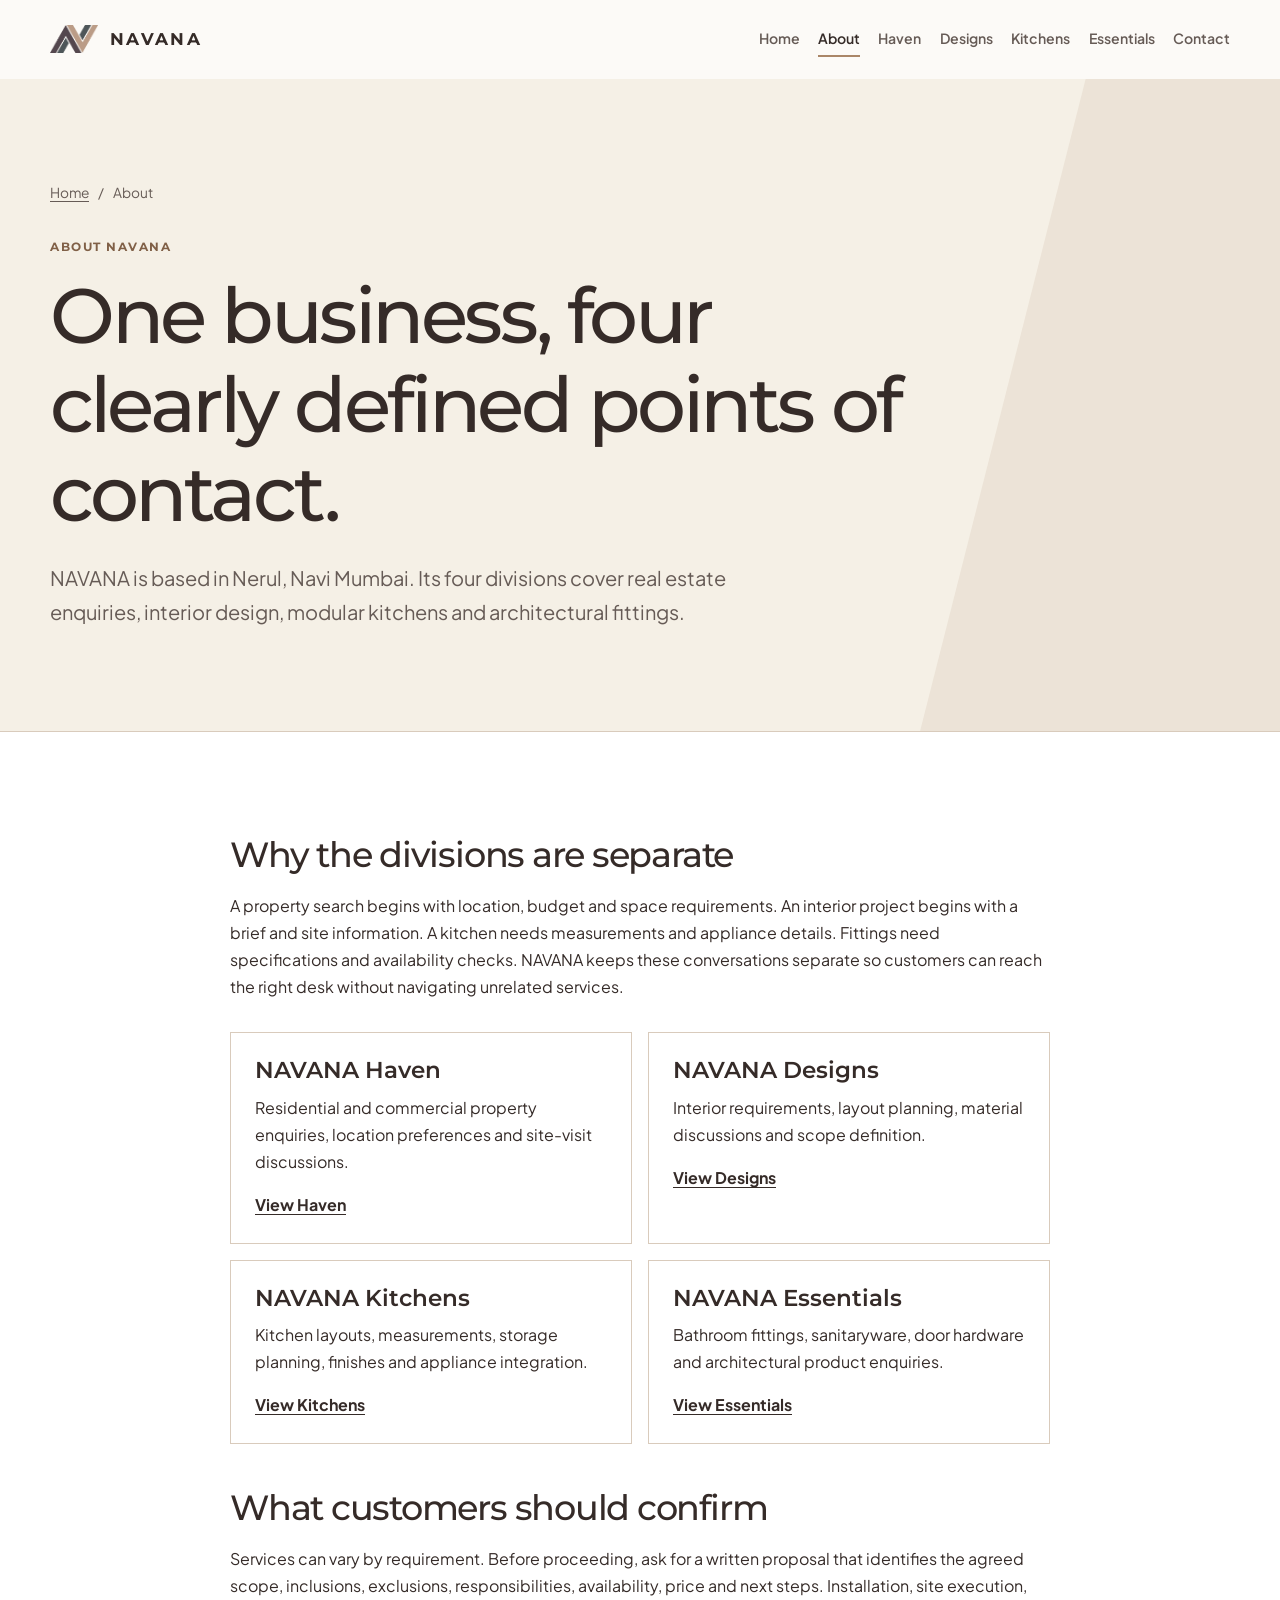
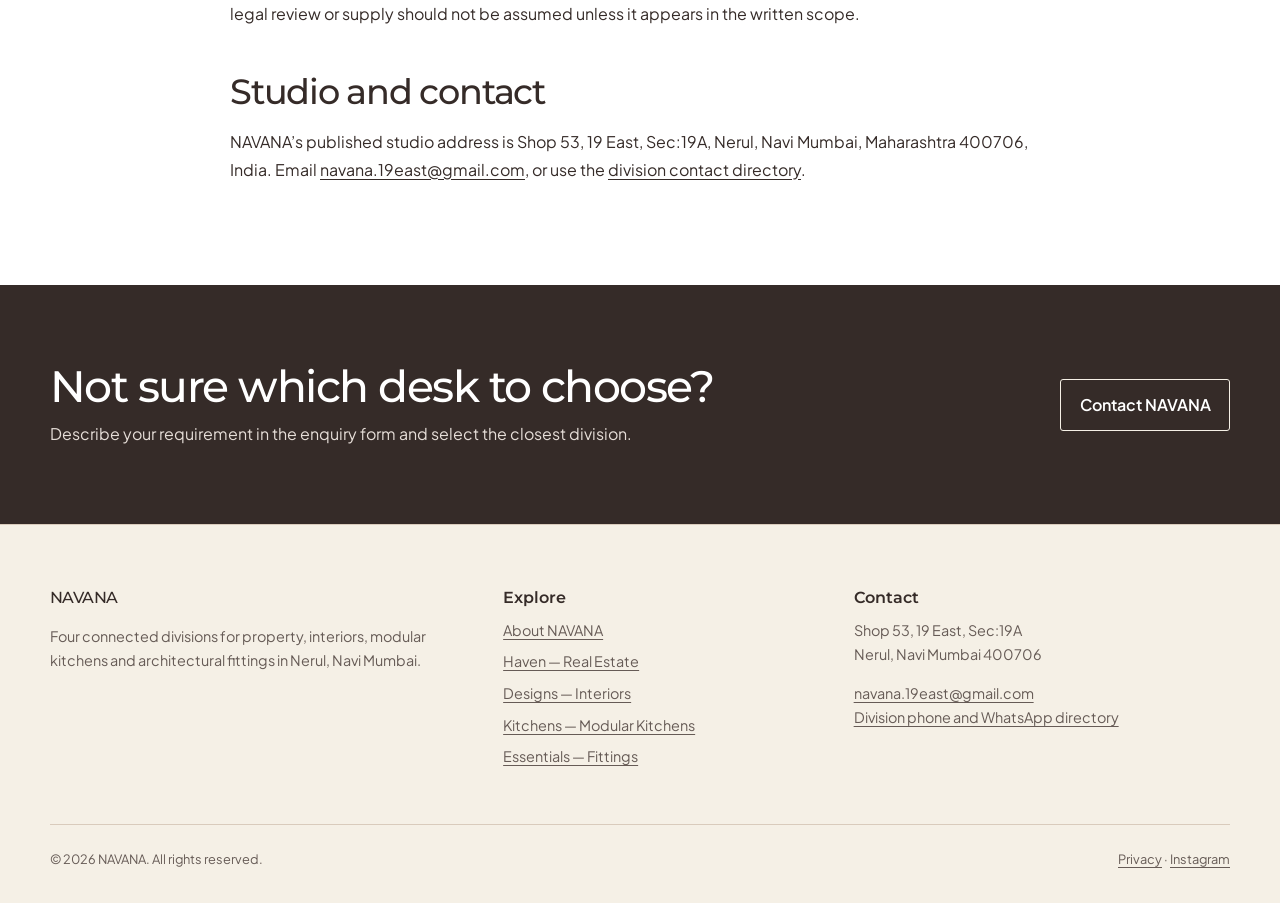
==== commit 09160aa2: "Refactor NAVANA site for authentic division-led content" ====
--- a/about/index.html
+++ b/about/index.html
@@ -1,57 +1,65 @@
-<!DOCTYPE html>
-<html lang="en">
+<!doctype html>
+<html lang="en-IN">
 <head>
-  <meta charset="UTF-8">
-  <meta name="viewport" content="width=device-width, initial-scale=1.0">
-  <title>About NAVANA | Property &amp; Design Brand Navi Mumbai</title>
-  <meta name="description" content="Learn how NAVANA connects property consultancy, interior design, modular kitchens and architectural fittings from its Nerul, Navi Mumbai studio.">
+  <meta charset="utf-8">
+  <meta name="viewport" content="width=device-width, initial-scale=1">
+  <title>About NAVANA | Four Divisions in Nerul, Navi Mumbai</title>
+  <meta name="description" content="Learn how NAVANA organises property, interior design, modular kitchen and architectural fittings enquiries through four divisions in Nerul, Navi Mumbai.">
   <link rel="canonical" href="https://navana.co.in/about/">
-  <meta property="og:type" content="website">
-  <meta property="og:url" content="https://navana.co.in/about/">
-  <meta property="og:site_name" content="NAVANA">
-  <meta property="og:title" content="About NAVANA | Nerul, Navi Mumbai">
-  <meta property="og:description" content="NAVANA brings property, interiors, modular kitchens and architectural fittings together through four connected divisions.">
-  <meta property="og:image" content="https://navana.co.in/logo.jpg">
-  <meta name="twitter:card" content="summary_large_image">
-  <meta name="twitter:title" content="About NAVANA | Nerul, Navi Mumbai">
-  <meta name="twitter:description" content="Meet NAVANA and its four property and design divisions in Navi Mumbai.">
-  <meta name="twitter:image" content="https://navana.co.in/logo.jpg">
-  <link rel="icon" type="image/jpeg" href="../logo.jpg">
-  <link rel="preconnect" href="https://fonts.googleapis.com">
-  <link rel="preconnect" href="https://fonts.gstatic.com" crossorigin>
-  <link href="https://fonts.googleapis.com/css2?family=Montserrat:wght@300;400;500;600;700&family=Plus+Jakarta+Sans:wght@300;400;500;600&display=swap" rel="stylesheet">
-  <link rel="stylesheet" href="../style.css">
-  <script type="application/ld+json">
-  {"@context":"https://schema.org","@graph":[{"@type":"AboutPage","@id":"https://navana.co.in/about/#page","url":"https://navana.co.in/about/","name":"About NAVANA","about":{"@id":"https://navana.co.in/#organization"}},{"@type":"BreadcrumbList","itemListElement":[{"@type":"ListItem","position":1,"name":"Home","item":"https://navana.co.in/"},{"@type":"ListItem","position":2,"name":"About NAVANA","item":"https://navana.co.in/about/"}]}]}
-  </script>
+  <meta property="og:type" content="website"><meta property="og:url" content="https://navana.co.in/about/"><meta property="og:site_name" content="NAVANA">
+  <meta property="og:title" content="About NAVANA | Nerul, Navi Mumbai"><meta property="og:description" content="Understand NAVANA’s four divisions and how to start an enquiry."><meta property="og:image" content="https://navana.co.in/logo.jpg">
+  <meta name="twitter:card" content="summary_large_image"><meta name="twitter:title" content="About NAVANA | Nerul, Navi Mumbai"><meta name="twitter:description" content="Understand NAVANA’s four divisions and how to start an enquiry."><meta name="twitter:image" content="https://navana.co.in/logo.jpg">
+  <link rel="icon" type="image/png" href="/logo.jpg">
+  <link rel="preconnect" href="https://fonts.googleapis.com"><link rel="preconnect" href="https://fonts.gstatic.com" crossorigin>
+  <link href="https://fonts.googleapis.com/css2?family=Montserrat:wght@400;500;600;700&amp;family=Plus+Jakarta+Sans:wght@400;500;600;700&amp;display=swap" rel="stylesheet">
+  <link rel="stylesheet" href="/style.css">
+  <script type="application/ld+json">{"@context":"https://schema.org","@graph":[{"@type":"AboutPage","@id":"https://navana.co.in/about/#page","url":"https://navana.co.in/about/","name":"About NAVANA","about":{"@id":"https://navana.co.in/#organization"}},{"@type":"BreadcrumbList","itemListElement":[{"@type":"ListItem","position":1,"name":"Home","item":"https://navana.co.in/"},{"@type":"ListItem","position":2,"name":"About NAVANA","item":"https://navana.co.in/about/"}]}]}</script>
 </head>
 <body>
+  <a class="skip-link" href="#main-content">Skip to main content</a>
   <header><div class="container">
-    <a href="../" class="brand" aria-label="NAVANA Home"><div class="logo-container"><img src="../logo.jpg" alt="NAVANA logo" width="64" height="64"></div><span class="brand-text">NAVANA</span></a>
-    <nav class="nav-menu" aria-label="Primary navigation"><a href="../" class="nav-link">Home</a><a href="../about/" class="nav-link active">About</a><a href="../haven/" class="nav-link">Haven</a><a href="../designs/" class="nav-link">Designs</a><a href="../kitchens/" class="nav-link">Kitchens</a><a href="../essentials/" class="nav-link">Essentials</a><a href="../contact/" class="nav-link">Contact</a></nav>
-    <button class="menu-toggle" aria-label="Toggle Navigation Menu" aria-expanded="false"><span></span><span></span><span></span></button>
+    <a class="brand" href="/" aria-label="NAVANA home"><img src="/logo.jpg" alt="" width="1636" height="945"><span class="brand-name">NAVANA</span></a>
+    <nav class="nav-menu" id="primary-navigation" aria-label="Primary navigation"><a class="nav-link" href="/">Home</a><a class="nav-link" href="/about/" aria-current="page">About</a><a class="nav-link" href="/haven/">Haven</a><a class="nav-link" href="/designs/">Designs</a><a class="nav-link" href="/kitchens/">Kitchens</a><a class="nav-link" href="/essentials/">Essentials</a><a class="nav-link" href="/contact/">Contact</a></nav>
+    <button class="menu-toggle" type="button" aria-label="Open navigation" aria-controls="primary-navigation" aria-expanded="false"><span></span><span></span><span></span></button>
   </div></header>
-  <main>
-    <section class="subpage-hero"><div class="container">
-      <nav class="breadcrumb-nav" aria-label="Breadcrumb"><ol class="breadcrumb-list"><li class="breadcrumb-item"><a href="../">Home</a></li><li class="breadcrumb-separator">/</li><li class="breadcrumb-item active" aria-current="page">About</li></ol></nav>
-      <span class="subtitle text-accent">ABOUT NAVANA</span><h1 class="hero-title">One NAVANA, Four Connected Divisions</h1>
-      <p class="hero-subtitle">NAVANA is a multidisciplinary property and design brand based in Nerul, Navi Mumbai. Its divisions cover property consultancy, interior design, modular kitchens, bathroom fittings and architectural hardware.</p>
+
+  <main id="main-content">
+    <section class="page-hero"><div class="container">
+      <nav class="breadcrumbs" aria-label="Breadcrumb"><ol><li><a href="/">Home</a></li><li aria-current="page">About</li></ol></nav>
+      <span class="eyebrow">About NAVANA</span><h1>One business, four clearly defined points of contact.</h1>
+      <p class="lead">NAVANA is based in Nerul, Navi Mumbai. Its four divisions cover real estate enquiries, interior design, modular kitchens and architectural fittings.</p>
     </div></section>
-    <section class="content-section section-padding"><div class="container"><article class="content-body">
-      <h2>What NAVANA Does</h2><p>NAVANA connects decisions that often happen separately: finding a property, planning its interiors, designing the kitchen and selecting bathroom or architectural fittings. Clients can approach one division independently or explore connected support across the group.</p>
-      <h2>The Four NAVANA Divisions</h2>
-      <div class="division-summary-grid">
-        <div class="division-summary-card"><h3>NAVANA Haven</h3><p>Property consultancy and requirement-led shortlisting for residential and commercial clients.</p><a href="../haven/">Explore Haven</a></div>
-        <div class="division-summary-card"><h3>NAVANA Designs</h3><p>Interior planning and coordinated execution support for homes and spaces.</p><a href="../designs/">Explore Designs</a></div>
-        <div class="division-summary-card"><h3>NAVANA Kitchens</h3><p>Modular kitchen planning covering layouts, cabinetry, storage, hardware and worktops.</p><a href="../kitchens/">Explore Kitchens</a></div>
-        <div class="division-summary-card"><h3>NAVANA Essentials</h3><p>Bathroom fittings, sanitaryware and architectural hardware selection support.</p><a href="../essentials/">Explore Essentials</a></div>
+
+    <section class="section section--white"><div class="container content-body reveal">
+      <h2>Why the divisions are separate</h2>
+      <p>A property search begins with location, budget and space requirements. An interior project begins with a brief and site information. A kitchen needs measurements and appliance details. Fittings need specifications and availability checks. NAVANA keeps these conversations separate so customers can reach the right desk without navigating unrelated services.</p>
+
+      <div class="division-summary">
+        <article><h3>NAVANA Haven</h3><p>Residential and commercial property enquiries, location preferences and site-visit discussions.</p><a class="text-link" href="/haven/">View Haven</a></article>
+        <article><h3>NAVANA Designs</h3><p>Interior requirements, layout planning, material discussions and scope definition.</p><a class="text-link" href="/designs/">View Designs</a></article>
+        <article><h3>NAVANA Kitchens</h3><p>Kitchen layouts, measurements, storage planning, finishes and appliance integration.</p><a class="text-link" href="/kitchens/">View Kitchens</a></article>
+        <article><h3>NAVANA Essentials</h3><p>Bathroom fittings, sanitaryware, door hardware and architectural product enquiries.</p><a class="text-link" href="/essentials/">View Essentials</a></article>
       </div>
-      <h2>How the Process Starts</h2><p>Start by sharing your property or project requirement, preferred location, available plans, target scope and timeline. The relevant NAVANA desk can then clarify the next consultation, measurement, selection or site-review step. Written proposals should define the exact scope, inclusions, exclusions and responsibilities.</p>
-      <h2>Studio and Contact</h2><p>NAVANA’s published studio address is Shop 53, 19 East, Sector 19A, Nerul, Navi Mumbai 400706. For current working hours or the most relevant division contact, use the <a href="../contact/">NAVANA contact page</a>.</p>
-      <!-- TODO: CONFIRM: Add verified leadership names, professional qualifications, founding year, credentials and operating hours when supplied by NAVANA. -->
-    </article></div></section>
-    <section class="cta-banner"><div class="container"><h2>Discuss Your Requirement</h2><p>Tell us whether you need property, interior, kitchen or fittings support.</p><div class="cta-actions"><a href="../contact/" class="btn-primary"><span>Contact NAVANA</span></a><a href="mailto:navana.19east@gmail.com" class="btn-primary" style="background-color: var(--color-tan);"><span>Email the Studio</span></a></div></div></section>
+
+      <h2>What customers should confirm</h2>
+      <p>Services can vary by requirement. Before proceeding, ask for a written proposal that identifies the agreed scope, inclusions, exclusions, responsibilities, availability, price and next steps. Installation, site execution, legal review or supply should not be assumed unless it appears in the written scope.</p>
+
+      <h2>Studio and contact</h2>
+      <p>NAVANA’s published studio address is Shop 53, 19 East, Sec:19A, Nerul, Navi Mumbai, Maharashtra 400706, India. Email <a href="mailto:navana.19east@gmail.com">navana.19east@gmail.com</a>, or use the <a href="/contact/">division contact directory</a>.</p>
+
+      <!-- TODO: CONFIRM: Add founder or leadership name and professional background. -->
+      <!-- TODO: CONFIRM: Add founding year, registrations, professional credentials and current business hours. -->
+      <!-- TODO: CONFIRM: Define “55+ AUM”, including currency, unit, period and evidence, before this figure is published anywhere. -->
+      <!-- TODO: CONFIRM: Add only verified completed work, client names or testimonials with permission and supporting evidence. -->
+    </div></section>
+
+    <section class="cta-band"><div class="container cta-band__inner"><div><h2>Not sure which desk to choose?</h2><p>Describe your requirement in the enquiry form and select the closest division.</p></div><a class="button" href="/contact/">Contact NAVANA</a></div></section>
   </main>
-  <footer><div class="container"><div class="footer-grid"><div class="footer-brand"><span class="brand-text">NAVANA</span><p>Property consultancy, interior design, modular kitchens and architectural fittings in Nerul, Navi Mumbai.</p></div><div class="footer-links"><h4>NAVIGATION</h4><ul><li><a href="../">Home</a></li><li><a href="../about/">About NAVANA</a></li><li><a href="../haven/">Haven</a></li><li><a href="../designs/">Designs</a></li><li><a href="../kitchens/">Kitchens</a></li><li><a href="../essentials/">Essentials</a></li><li><a href="../contact/">Contact</a></li></ul></div><div class="footer-directory"><h4>STUDIO</h4><p>Shop 53, 19 East, Sector 19A<br>Nerul, Navi Mumbai 400706</p><p><a href="mailto:navana.19east@gmail.com">navana.19east@gmail.com</a></p></div></div><div class="footer-bottom"><p>&copy; 2026 NAVANA. All rights reserved.</p><p>Where properties breathe, &amp; designs live!</p></div></div></footer>
-  <div class="toast-container"></div><script src="../script.js"></script>
-</body></html>
+
+  <footer><div class="container">
+    <div class="footer-grid"><div><h2>NAVANA</h2><p>Four connected divisions for property, interiors, modular kitchens and architectural fittings in Nerul, Navi Mumbai.</p></div><div><h3>Explore</h3><ul><li><a href="/about/">About NAVANA</a></li><li><a href="/haven/">Haven — Real Estate</a></li><li><a href="/designs/">Designs — Interiors</a></li><li><a href="/kitchens/">Kitchens — Modular Kitchens</a></li><li><a href="/essentials/">Essentials — Fittings</a></li></ul></div><div><h3>Contact</h3><p>Shop 53, 19 East, Sec:19A<br>Nerul, Navi Mumbai 400706</p><p><a href="mailto:navana.19east@gmail.com">navana.19east@gmail.com</a><br><a href="/contact/">Division phone and WhatsApp directory</a></p></div></div>
+    <div class="footer-bottom"><span>© 2026 NAVANA. All rights reserved.</span><span><a href="/privacy/">Privacy</a> · <a href="https://www.instagram.com/navana_19east" rel="noopener noreferrer" target="_blank">Instagram</a></span></div>
+  </div></footer>
+  <script src="/script.js"></script>
+</body>
+</html>
--- a/style.css
+++ b/style.css
@@ -1,1680 +1,391 @@
-/* 
-   NAVANA Style Sheet
-   Aesthetic: Warm cream/beige background, dark brown and tan accents.
-   Headings: Modern spaced-out sans-serif (Montserrat).
-   Body: Clean, premium sans-serif (Plus Jakarta Sans).
-*/
-
-/* ----------------------------------------------------
-   1. CSS Custom Properties (Variables)
----------------------------------------------------- */
 :root {
-  --bg-cream: #F5F0E6;
-  --color-brown: #3E2F2F;
-  --color-brown-light: #5A4747;
-  --color-tan: #B89A7E;
-  --color-tan-light: rgba(184, 154, 126, 0.12);
-  --color-tan-medium: #A6876A;
-  --color-white: #FCFAF7;
-  --color-card-bg: rgba(252, 250, 247, 0.6);
-  --font-heading: 'Montserrat', sans-serif;
-  --font-body: 'Plus Jakarta Sans', sans-serif;
-  
-  --transition-smooth: all 0.6s cubic-bezier(0.16, 1, 0.3, 1);
-  --transition-medium: all 0.4s cubic-bezier(0.25, 0.46, 0.45, 0.94);
-  --transition-quick: all 0.25s ease;
-  
-  --max-width: 1400px;
-  --header-height: 80px;
-}
-
-/* Answer-ready FAQ blocks */
-.faq-section { background: var(--bg-cream); }
-.faq-list { max-width: 920px; margin: 2rem auto 0; border-top: 1px solid rgba(62, 47, 47, .18); }
-.faq-list details { border-bottom: 1px solid rgba(62, 47, 47, .18); padding: 0; }
-.faq-list summary { cursor: pointer; list-style: none; padding: 1.35rem 2.5rem 1.35rem 0; font-family: 'Montserrat', sans-serif; font-weight: 600; position: relative; }
-.faq-list summary::-webkit-details-marker { display: none; }
-.faq-list summary::after { content: '+'; position: absolute; right: .25rem; top: 1.1rem; font-size: 1.5rem; color: var(--color-tan); }
-.faq-list details[open] summary::after { content: '−'; }
-.faq-list details p { max-width: 800px; margin: 0 0 1.35rem; line-height: 1.75; }
-.related-service { margin-top: 2rem; }
-.related-service a, .faq-list a { color: var(--color-brown); text-decoration: underline; text-underline-offset: 3px; }
-.division-summary-grid { display: grid; grid-template-columns: repeat(2, minmax(0, 1fr)); gap: 1.25rem; margin-top: 2rem; }
-.division-summary-card { border: 1px solid rgba(62, 47, 47, .18); padding: 1.5rem; background: rgba(255,255,255,.22); }
-.division-summary-card h3 { margin-bottom: .65rem; }
-@media (max-width: 700px) { .division-summary-grid { grid-template-columns: 1fr; } }
-
-/* ----------------------------------------------------
-   2. Reset & Base Styles
----------------------------------------------------- */
-* {
-  margin: 0;
-  padding: 0;
-  box-sizing: border-box;
-}
+  --ink: #352b28;
+  --ink-soft: #665b56;
+  --paper: #f5f0e6;
+  --paper-light: #fcfaf7;
+  --white: #ffffff;
+  --tan: #aa8668;
+  --tan-dark: #806047;
+  --line: #d9cbbc;
+  --haven: #6e806b;
+  --designs: #8c654f;
+  --kitchens: #7a705d;
+  --essentials: #5f6f72;
+  --shadow: 0 18px 50px rgba(53, 43, 40, 0.09);
+  --radius: 3px;
+  --header-height: 78px;
+}
+
+* { box-sizing: border-box; }
 
 html {
   scroll-behavior: smooth;
+  scroll-padding-top: calc(var(--header-height) + 16px);
+}
+
+body {
+  margin: 0;
+  overflow-x: hidden;
+  color: var(--ink);
+  background: var(--paper-light);
+  font-family: "Plus Jakarta Sans", Arial, sans-serif;
   font-size: 16px;
+  line-height: 1.7;
   -webkit-font-smoothing: antialiased;
-  -moz-osx-font-smoothing: grayscale;
-}
-
-body {
-  background-color: var(--bg-cream);
-  color: var(--color-brown);
-  font-family: var(--font-body);
-  line-height: 1.6;
-  overflow-x: hidden;
-}
-
-/* Custom Scrollbar */
-::-webkit-scrollbar {
-  width: 8px;
-}
-::-webkit-scrollbar-track {
-  background: var(--bg-cream);
-}
-::-webkit-scrollbar-thumb {
-  background: var(--color-tan);
-  border-radius: 4px;
-}
-::-webkit-scrollbar-thumb:hover {
-  background: var(--color-brown);
-}
-
-/* Selection Styling */
-::selection {
-  background-color: var(--color-tan);
-  color: var(--color-white);
-}
-
-/* ----------------------------------------------------
-   3. Typography & Utilities
----------------------------------------------------- */
-h1, h2, h3, h4, h5, h6 {
-  font-family: var(--font-heading);
+}
+
+body.menu-open { overflow: hidden; }
+img, svg { display: block; max-width: 100%; }
+img { height: auto; }
+a { color: inherit; text-underline-offset: 0.2em; }
+button, input, select, textarea { font: inherit; }
+button, a { -webkit-tap-highlight-color: transparent; }
+:focus-visible { outline: 3px solid #1f6fa8; outline-offset: 4px; }
+
+.skip-link {
+  position: fixed;
+  z-index: 2000;
+  top: 12px;
+  left: 12px;
+  padding: 0.7rem 1rem;
+  color: var(--white);
+  background: var(--ink);
+  transform: translateY(-160%);
+}
+
+.skip-link:focus { transform: translateY(0); }
+.container { width: min(1180px, calc(100% - 40px)); margin-inline: auto; }
+.narrow { width: min(760px, 100%); }
+.section { padding: clamp(4rem, 8vw, 7rem) 0; }
+.section--paper { background: var(--paper); }
+.section--white { background: var(--white); }
+
+.eyebrow {
+  display: block;
+  margin-bottom: 0.9rem;
+  color: var(--tan-dark);
+  font-family: Montserrat, Arial, sans-serif;
+  font-size: 0.74rem;
+  font-weight: 700;
+  letter-spacing: 0.13em;
   text-transform: uppercase;
-  letter-spacing: 0.15em;
-  font-weight: 400;
-  line-height: 1.2;
-}
-
-p {
-  font-weight: 300;
-  color: var(--color-brown-light);
-}
-
-a {
-  color: inherit;
+}
+
+h1, h2, h3, h4, p { margin-top: 0; }
+h1, h2, h3, h4 { font-family: Montserrat, Arial, sans-serif; line-height: 1.16; }
+h1 { max-width: 900px; margin-bottom: 1.4rem; font-size: clamp(2.5rem, 6vw, 5.4rem); font-weight: 500; letter-spacing: -0.045em; }
+h2 { margin-bottom: 1rem; font-size: clamp(1.9rem, 3.4vw, 3.2rem); font-weight: 500; letter-spacing: -0.035em; }
+h3 { margin-bottom: 0.6rem; font-size: clamp(1.15rem, 2vw, 1.45rem); font-weight: 600; }
+p:last-child { margin-bottom: 0; }
+.lead { max-width: 720px; color: var(--ink-soft); font-size: clamp(1.05rem, 1.8vw, 1.25rem); }
+
+.section-heading {
+  display: flex;
+  align-items: end;
+  justify-content: space-between;
+  gap: 2rem;
+  margin-bottom: clamp(2rem, 4vw, 3.5rem);
+}
+
+.section-heading p { max-width: 500px; color: var(--ink-soft); }
+.button-row, .hero-actions { display: flex; flex-wrap: wrap; gap: 0.85rem; margin-top: 1.8rem; }
+
+.button {
+  display: inline-flex;
+  min-height: 48px;
+  align-items: center;
+  justify-content: center;
+  gap: 0.55rem;
+  padding: 0.72rem 1.15rem;
+  border: 1px solid var(--ink);
+  border-radius: var(--radius);
+  color: var(--white);
+  background: var(--ink);
+  font-weight: 600;
   text-decoration: none;
-  transition: var(--transition-quick);
-}
-
-img {
-  max-width: 100%;
-  height: auto;
-  display: block;
-}
-
-.container {
-  max-width: var(--max-width);
-  margin: 0 auto;
-  padding: 0 4rem;
-}
-
-.section-padding {
-  padding: 8rem 0;
-}
-
-.text-accent {
-  color: var(--color-tan);
-}
-
-.subtitle {
-  font-family: var(--font-heading);
-  font-size: 0.85rem;
-  letter-spacing: 0.2em;
-  text-transform: uppercase;
-  color: var(--color-tan);
-  margin-bottom: 1rem;
-  display: inline-block;
-}
-
-.section-title {
-  font-size: clamp(2rem, 4vw, 3rem);
-  margin-bottom: 2rem;
-  font-weight: 300;
+  cursor: pointer;
+  transition: color 180ms ease, background-color 180ms ease, border-color 180ms ease;
+}
+
+.button:hover { border-color: var(--tan-dark); background: var(--tan-dark); }
+.button--secondary { color: var(--ink); background: transparent; }
+.button--secondary:hover { color: var(--white); background: var(--ink); }
+.text-link { font-weight: 700; }
+
+header {
+  position: sticky;
+  z-index: 1000;
+  top: 0;
+  border-bottom: 1px solid transparent;
+  background: rgba(252, 250, 247, 0.94);
+  backdrop-filter: blur(14px);
+  transition: border-color 180ms ease, box-shadow 180ms ease;
+}
+
+header.scrolled { border-color: var(--line); box-shadow: 0 8px 28px rgba(53, 43, 40, 0.06); }
+header .container { display: flex; min-height: var(--header-height); align-items: center; justify-content: space-between; gap: 1.5rem; }
+.brand { display: inline-flex; align-items: center; gap: 0.75rem; text-decoration: none; }
+.brand img { width: 48px; height: 48px; object-fit: contain; }
+.brand-name { font-family: Montserrat, Arial, sans-serif; font-size: 1.04rem; font-weight: 700; letter-spacing: 0.14em; }
+.nav-menu { display: flex; align-items: center; gap: 1.15rem; }
+
+.nav-link {
   position: relative;
-}
-
-.divider {
-  width: 60px;
-  height: 1px;
-  background-color: var(--color-tan);
-  margin: 2rem 0;
-}
-
-/* Custom Scroll Reveal Classes */
-.reveal {
-  opacity: 0;
-  transform: translateY(30px);
-  transition: opacity 1s cubic-bezier(0.16, 1, 0.3, 1), transform 1s cubic-bezier(0.16, 1, 0.3, 1);
-}
-
-.reveal.active {
-  opacity: 1;
-  transform: translateY(0);
-}
-
-.delay-1 { transition-delay: 0.1s; }
-.delay-2 { transition-delay: 0.2s; }
-.delay-3 { transition-delay: 0.3s; }
-
-/* Buttons */
-.btn-primary {
-  display: inline-flex;
+  padding: 0.35rem 0;
+  color: var(--ink-soft);
+  font-size: 0.88rem;
+  font-weight: 600;
+  text-decoration: none;
+}
+
+.nav-link:hover, .nav-link[aria-current="page"] { color: var(--ink); }
+.nav-link[aria-current="page"]::after { position: absolute; right: 0; bottom: 0; left: 0; height: 2px; background: var(--tan); content: ""; }
+
+.menu-toggle {
+  display: none;
+  width: 46px;
+  height: 46px;
+  padding: 11px;
+  border: 1px solid var(--line);
+  border-radius: var(--radius);
+  background: transparent;
+  cursor: pointer;
+}
+
+.menu-toggle span { display: block; width: 100%; height: 2px; margin: 5px 0; background: var(--ink); transition: transform 180ms ease, opacity 180ms ease; }
+.menu-toggle.open span:nth-child(1) { transform: translateY(7px) rotate(45deg); }
+.menu-toggle.open span:nth-child(2) { opacity: 0; }
+.menu-toggle.open span:nth-child(3) { transform: translateY(-7px) rotate(-45deg); }
+
+.hero-home {
+  min-height: min(760px, calc(100vh - var(--header-height)));
+  display: grid;
   align-items: center;
-  gap: 0.75rem;
-  background-color: var(--color-brown);
-  color: var(--bg-cream);
-  padding: 1rem 2rem;
-  font-family: var(--font-heading);
-  font-size: 0.8rem;
-  letter-spacing: 0.15em;
-  text-transform: uppercase;
-  font-weight: 500;
-  border: none;
-  cursor: pointer;
-  transition: var(--transition-medium);
+  padding: clamp(4rem, 8vw, 7rem) 0;
+  background: linear-gradient(90deg, rgba(245, 240, 230, 0.99) 0%, rgba(245, 240, 230, 0.92) 55%, rgba(245, 240, 230, 0.54) 100%), url("Havens.png") center / cover no-repeat;
+}
+
+.hero-home__content { max-width: 820px; }
+.hero-home h1 { font-size: clamp(2.8rem, 6.5vw, 5.7rem); }
+.hero-home .lead { max-width: 680px; color: #4f443f; }
+
+.division-directory {
+  display: grid;
+  grid-template-columns: repeat(2, minmax(0, 1fr));
+  border-top: 1px solid var(--line);
+  border-left: 1px solid var(--line);
+}
+
+.division-link {
+  position: relative;
+  min-height: 230px;
+  padding: clamp(1.5rem, 4vw, 2.7rem);
+  border-right: 1px solid var(--line);
+  border-bottom: 1px solid var(--line);
+  background: var(--white);
+  text-decoration: none;
+}
+
+.division-link::before { position: absolute; top: 0; right: 0; left: 0; height: 4px; background: var(--division-color, var(--tan)); content: ""; }
+.division-link:hover { z-index: 1; box-shadow: var(--shadow); }
+.division-link p { max-width: 430px; color: var(--ink-soft); }
+.division-link span { display: inline-block; margin-top: 0.75rem; font-weight: 700; }
+.division-link--haven { --division-color: var(--haven); }
+.division-link--designs { --division-color: var(--designs); }
+.division-link--kitchens { --division-color: var(--kitchens); }
+.division-link--essentials { --division-color: var(--essentials); }
+
+.engagement-grid { display: grid; grid-template-columns: 0.8fr 1.2fr; gap: clamp(2rem, 7vw, 6rem); align-items: start; }
+.process-list { margin: 0; padding: 0; list-style: none; counter-reset: step; }
+.process-list li { position: relative; padding: 0 0 2rem 4.2rem; counter-increment: step; }
+
+.process-list li::before {
+  position: absolute;
+  top: -0.25rem;
+  left: 0;
+  display: grid;
+  width: 2.8rem;
+  height: 2.8rem;
+  place-items: center;
+  border: 1px solid var(--line);
+  border-radius: 50%;
+  color: var(--tan-dark);
+  background: var(--white);
+  content: counter(step, decimal-leading-zero);
+  font-family: Montserrat, Arial, sans-serif;
+  font-size: 0.72rem;
+  font-weight: 700;
+}
+
+.process-list li:not(:last-child)::after { position: absolute; top: 2.8rem; bottom: 0; left: 1.37rem; width: 1px; background: var(--line); content: ""; }
+
+.location-panel {
+  display: grid;
+  grid-template-columns: 1fr auto;
+  gap: 2rem;
+  align-items: end;
+  padding: clamp(2rem, 5vw, 4rem);
+  color: var(--white);
+  background: var(--ink);
+}
+
+.location-panel a:not(.button) { color: var(--white); }
+
+.page-hero {
   position: relative;
   overflow: hidden;
-  z-index: 1;
-}
-
-.btn-primary::before {
-  content: '';
-  position: absolute;
-  top: 0;
-  left: 0;
-  width: 100%;
-  height: 100%;
-  background-color: var(--color-tan);
-  transform: scaleX(0);
-  transform-origin: right;
-  transition: transform 0.4s cubic-bezier(0.16, 1, 0.3, 1);
-  z-index: -1;
-}
-
-.btn-primary:hover::before {
-  transform: scaleX(1);
-  transform-origin: left;
-}
-
-.btn-primary:hover {
-  color: var(--color-white);
-  transform: translateY(-2px);
-}
-
-.btn-secondary {
-  display: inline-flex;
-  align-items: center;
-  gap: 0.5rem;
-  border-bottom: 1px solid var(--color-tan);
-  padding-bottom: 0.5rem;
-  font-family: var(--font-heading);
-  font-size: 0.8rem;
-  letter-spacing: 0.1em;
-  text-transform: uppercase;
-  font-weight: 600;
-  transition: var(--transition-quick);
-}
-
-.btn-secondary svg {
-  transition: transform 0.3s ease;
-}
-
-.btn-secondary:hover {
-  color: var(--color-tan);
-  border-color: var(--color-brown);
-}
-
-.btn-secondary:hover svg {
-  transform: translateX(5px);
-}
-
-/* ----------------------------------------------------
-   4. Header & Navigation
----------------------------------------------------- */
-header {
-  position: fixed;
-  top: 0;
-  left: 0;
-  width: 100%;
-  height: var(--header-height);
-  z-index: 100;
-  background-color: rgba(245, 240, 230, 0.85);
-  backdrop-filter: blur(10px);
-  border-bottom: 1px solid rgba(184, 154, 126, 0.15);
-  transition: var(--transition-quick);
-}
-
-header.scrolled {
-  height: 70px;
-  background-color: rgba(245, 240, 230, 0.95);
-  box-shadow: 0 10px 30px rgba(62, 47, 47, 0.05);
-}
-
-header .container {
-  display: flex;
-  justify-content: space-between;
-  align-items: center;
-  height: 100%;
-}
-
-/* Brand Logo */
-.brand {
-  display: flex;
-  align-items: center;
-  gap: 0.75rem;
-}
-
-.logo-container {
-  width: 40px;
-  height: 40px;
-  display: flex;
-  align-items: center;
-  justify-content: center;
-}
-
-.brand-text {
-  font-family: var(--font-heading);
-  font-size: 1.5rem;
-  font-weight: 500;
-  letter-spacing: 0.25em;
-  color: var(--color-brown);
-}
-
-/* Desktop Menu */
-.nav-menu {
-  display: flex;
-  align-items: center;
-  gap: 2.5rem;
-}
-
-.nav-link {
-  font-family: var(--font-heading);
-  font-size: 0.8rem;
-  letter-spacing: 0.15em;
-  text-transform: uppercase;
-  font-weight: 400;
-  position: relative;
-  padding: 0.5rem 0;
-}
-
-.nav-link::after {
-  content: '';
-  position: absolute;
-  bottom: 0;
-  left: 0;
-  width: 100%;
-  height: 1px;
-  background-color: var(--color-tan);
-  transform: scaleX(0);
-  transform-origin: right;
-  transition: transform 0.3s cubic-bezier(0.16, 1, 0.3, 1);
-}
-
-.nav-link:hover::after {
-  transform: scaleX(1);
-  transform-origin: left;
-}
-
-.nav-link:hover {
-  color: var(--color-tan);
-}
-
-/* Menu Toggle Button (Mobile) */
-.menu-toggle {
-  display: none;
-  background: none;
-  border: none;
-  cursor: pointer;
-  width: 30px;
-  height: 24px;
-  position: relative;
-  z-index: 101;
-}
-
-.menu-toggle span {
-  display: block;
-  width: 100%;
-  height: 2px;
-  background-color: var(--color-brown);
-  position: absolute;
-  left: 0;
-  transition: var(--transition-quick);
-}
-
-.menu-toggle span:nth-child(1) { top: 0; }
-.menu-toggle span:nth-child(2) { top: 11px; }
-.menu-toggle span:nth-child(3) { top: 22px; }
-
-.menu-toggle.open span:nth-child(1) {
-  transform: translateY(11px) rotate(45deg);
-}
-
-.menu-toggle.open span:nth-child(2) {
-  opacity: 0;
-}
-
-.menu-toggle.open span:nth-child(3) {
-  transform: translateY(-11px) rotate(-45deg);
-}
-
-/* ----------------------------------------------------
-   5. Hero Section
----------------------------------------------------- */
-.hero {
-  min-height: 100vh;
-  display: flex;
-  align-items: center;
-  position: relative;
-  padding-top: var(--header-height);
-  overflow: hidden;
-  background-image: linear-gradient(rgba(62, 47, 47, 0.75), rgba(62, 47, 47, 0.85)), url('Havens.png');
-  background-size: cover;
-  background-position: center;
-  background-repeat: no-repeat;
-}
-
-.hero-content {
-  max-width: 700px;
-  position: relative;
-  z-index: 2;
-}
-
-.hero-title {
-  font-size: clamp(2.5rem, 6vw, 4.5rem);
-  font-weight: 300;
-  letter-spacing: 0.2em;
-  margin-bottom: 1.5rem;
-  color: var(--bg-cream);
-}
-
-.hero-tagline {
-  font-family: var(--font-heading);
-  font-size: clamp(1rem, 2vw, 1.25rem);
-  letter-spacing: 0.1em;
-  color: var(--color-tan);
-  margin-bottom: 2rem;
-  font-weight: 400;
-  line-height: 1.4;
-  border-left: 2px solid var(--color-tan);
-  padding-left: 1.5rem;
-}
-
-.hero-desc {
-  font-size: 1rem;
-  margin-bottom: 3rem;
-  max-width: 600px;
-  color: rgba(245, 240, 230, 0.85);
-}
-
-.hero-chevron {
-  position: absolute;
-  bottom: 2rem;
-  left: 50%;
-  transform: translateX(-50%);
-  animation: bounce 2s infinite;
-  cursor: pointer;
-  z-index: 5;
-}
-
-@keyframes bounce {
-  0%, 20%, 50%, 80%, 100% { transform: translate(-50%, 0); }
-  40% { transform: translate(-50%, -10px); }
-  60% { transform: translate(-50%, -5px); }
-}
-
-/* ----------------------------------------------------
-   6. About Section
----------------------------------------------------- */
-.about {
-  background-color: var(--color-white);
-  border-top: 1px solid rgba(184, 154, 126, 0.15);
-  border-bottom: 1px solid rgba(184, 154, 126, 0.15);
-}
-
-.about-grid {
-  display: grid;
-  grid-template-columns: 1fr 1fr;
-  gap: 6rem;
-  align-items: center;
-}
-
-.about-text {
-  padding-right: 2rem;
-}
-
-.about-text p {
-  margin-bottom: 1.5rem;
-  font-size: 1.05rem;
-}
-
-.about-stats {
-  display: grid;
-  grid-template-columns: 1fr 1fr;
-  gap: 3rem;
-}
-
-.stat-item {
-  border-left: 1px solid var(--color-tan);
-  padding-left: 1.5rem;
-}
-
-.stat-number {
-  font-family: var(--font-heading);
-  font-size: 2.5rem;
-  font-weight: 300;
-  color: var(--color-brown);
-  margin-bottom: 0.5rem;
-}
-
-.stat-label {
-  font-size: 0.75rem;
-  letter-spacing: 0.15em;
-  text-transform: uppercase;
-  color: var(--color-tan);
-}
-
-/* ----------------------------------------------------
-   7. Services Sections (HAVEN, DESIGNS, KITCHENS, ESSENTIALS)
----------------------------------------------------- */
-.services-heading {
-  text-align: center;
-  background-color: var(--bg-cream);
-  padding-top: 8rem;
-}
-
-.services-heading .section-title {
-  margin-bottom: 1rem;
-}
-
-.service-section {
-  position: relative;
-  overflow: hidden;
-}
-
-.service-section:nth-child(even) {
-  background-color: var(--color-white);
-}
-
-.service-grid {
-  display: grid;
-  grid-template-columns: 1fr 1.1fr;
-  gap: 6rem;
-  align-items: center;
-}
-
-.service-section:nth-child(even) .service-grid {
-  grid-template-columns: 1.1fr 1fr;
-}
-
-.service-image-side {
-  position: relative;
-  overflow: hidden;
-  border-radius: 16px;
-}
-
-.service-section:nth-child(even) .service-image-side {
-  order: 2;
-}
-
-.service-img-wrapper {
-  overflow: hidden;
-  position: relative;
-  box-shadow: 0 20px 40px rgba(62, 47, 47, 0.08);
-  border-radius: 16px;
-}
-
-.service-img-wrapper::after {
-  content: '';
-  position: absolute;
-  top: 0;
-  left: 0;
-  width: 100%;
-  height: 100%;
-  border: 1px solid var(--color-tan);
-  transform: scale(0.96);
-  transition: var(--transition-smooth);
-  pointer-events: none;
-}
-
-.service-image-side:hover .service-img-wrapper::after {
-  transform: scale(0.98);
-  border-color: var(--color-brown);
-}
-
-.service-img {
-  width: 100%;
-  height: 550px;
-  object-fit: cover;
-  transition: var(--transition-smooth);
-}
-
-.service-image-side:hover .service-img {
-  transform: scale(1.04);
-}
-
-.service-info-side {
-  padding-right: 2rem;
-}
-
-.service-section:nth-child(even) .service-info-side {
-  padding-right: 0;
-  padding-left: 2rem;
-}
-
-.service-tag {
-  background-color: var(--color-tan-light);
-  color: var(--color-brown);
-  padding: 0.4rem 1rem;
-  font-family: var(--font-heading);
-  font-size: 0.7rem;
-  letter-spacing: 0.15em;
-  text-transform: uppercase;
-  border-radius: 30px;
-  display: inline-block;
-  margin-bottom: 1.5rem;
-}
-
-.service-quote {
-  font-family: var(--font-heading);
-  font-size: clamp(1.2rem, 2.5vw, 1.8rem);
-  font-weight: 300;
-  line-height: 1.35;
-  color: var(--color-brown);
-  margin-bottom: 2rem;
-  letter-spacing: 0.05em;
-  text-transform: none;
-}
-
-.service-features {
-  list-style: none;
-  margin-bottom: 3rem;
-}
-
-.service-features li {
-  position: relative;
-  padding-left: 2rem;
-  margin-bottom: 1rem;
-  font-weight: 300;
-  color: var(--color-brown-light);
-}
-
-.service-features li::before {
-  content: '';
-  position: absolute;
-  left: 0;
-  top: 10px;
-  width: 12px;
-  height: 1px;
-  background-color: var(--color-tan);
-}
-
-.service-features li::after {
-  content: '';
-  position: absolute;
-  left: 5px;
-  top: 6px;
-  width: 1px;
-  height: 9px;
-  background-color: var(--color-tan);
-  transform: rotate(45deg);
-}
-
-.service-actions {
-  display: flex;
-  align-items: center;
-  gap: 2rem;
-}
-
-.contact-link-group {
-  display: flex;
-  flex-direction: column;
-  gap: 0.25rem;
-}
-
-.contact-label {
-  font-size: 0.65rem;
-  letter-spacing: 0.1em;
-  text-transform: uppercase;
-  color: var(--color-tan);
-}
-
-.contact-number {
-  font-family: var(--font-heading);
-  font-weight: 500;
-  font-size: 1.05rem;
-  color: var(--color-brown);
-  transition: var(--transition-quick);
-}
-
-.contact-number:hover {
-  color: var(--color-tan);
-}
-
-/* ----------------------------------------------------
-   8. Contact Section
----------------------------------------------------- */
-.contact {
-  background-color: var(--bg-cream);
-  border-top: 1px solid rgba(184, 154, 126, 0.15);
-}
-
-.contact-grid {
-  display: grid;
-  grid-template-columns: 0.95fr 1.05fr;
-  gap: 6rem;
-}
-
-.contact-info {
-  display: flex;
-  flex-direction: column;
-}
-
-.contact-details {
-  margin-bottom: 3rem;
-}
-
-.contact-item {
-  margin-bottom: 2rem;
-  display: flex;
-  gap: 1.5rem;
-}
-
-.contact-icon {
-  width: 44px;
-  height: 44px;
-  border-radius: 50%;
-  background-color: var(--color-tan-light);
-  display: flex;
-  align-items: center;
-  justify-content: center;
-  color: var(--color-brown);
-  flex-shrink: 0;
-}
-
-.contact-text h4 {
-  font-size: 0.8rem;
-  letter-spacing: 0.15em;
-  margin-bottom: 0.5rem;
-  color: var(--color-tan);
-}
-
-.contact-text p, .contact-text a {
-  font-size: 1rem;
-  font-weight: 300;
-  color: var(--color-brown-light);
-}
-
-.contact-text a:hover {
-  color: var(--color-tan);
-}
-
-/* Map Graphic Placeholder */
-.map-canvas {
-  flex-grow: 1;
-  height: 250px;
-  background-color: var(--color-white);
-  border: 1px solid rgba(184, 154, 126, 0.25);
-  border-radius: 4px;
-  position: relative;
-  overflow: hidden;
-  box-shadow: 0 10px 30px rgba(62, 47, 47, 0.03);
-}
-
-.map-illustration {
-  width: 100%;
-  height: 100%;
-  opacity: 0.7;
-}
-
-.map-pin {
-  position: absolute;
-  top: 50%;
-  left: 50%;
-  transform: translate(-50%, -100%);
-  z-index: 2;
-  cursor: pointer;
-  animation: pulse-pin 2s infinite;
-}
-
-@keyframes pulse-pin {
-  0% { transform: translate(-50%, -100%) scale(1); }
-  50% { transform: translate(-50%, -108%) scale(1.05); }
-  100% { transform: translate(-50%, -100%) scale(1); }
-}
-
-.map-tooltip {
-  position: absolute;
-  top: calc(50% - 75px);
-  left: 50%;
-  transform: translateX(-50%);
-  background-color: var(--color-brown);
-  color: var(--color-white);
-  padding: 0.5rem 1rem;
-  border-radius: 4px;
-  font-family: var(--font-heading);
-  font-size: 0.7rem;
-  letter-spacing: 0.1em;
-  white-space: nowrap;
-  box-shadow: 0 10px 20px rgba(0,0,0,0.15);
-  opacity: 0;
-  transition: var(--transition-quick);
-  pointer-events: none;
-}
-
-.map-canvas:hover .map-tooltip {
-  opacity: 1;
-  top: calc(50% - 80px);
-}
-
-/* Contact Form */
-.contact-form-container {
-  background-color: var(--color-white);
-  padding: 4rem;
-  border-radius: 4px;
-  box-shadow: 0 30px 60px rgba(62, 47, 47, 0.05);
-  border: 1px solid rgba(184, 154, 126, 0.15);
-}
-
-.form-group {
-  position: relative;
-  margin-bottom: 2rem;
-}
-
-.form-input {
-  width: 100%;
-  background: var(--color-white);
-  border: 1px solid rgba(184, 154, 126, 0.4);
-  border-radius: 8px;
-  padding: 1.1rem 1.2rem;
-  font-family: var(--font-body);
-  font-size: 0.95rem;
-  color: var(--color-brown);
-  outline: none;
-  transition: var(--transition-quick);
-}
-
-.form-input:focus {
-  border-color: var(--color-brown);
-  background-color: var(--color-white);
-  box-shadow: 0 0 0 3px rgba(184, 154, 126, 0.15);
-}
-
-.form-label {
-  position: absolute;
-  top: 1.2rem;
-  left: 1.2rem;
-  font-family: var(--font-heading);
-  font-size: 0.75rem;
-  letter-spacing: 0.12em;
-  text-transform: uppercase;
-  color: var(--color-tan);
-  pointer-events: none;
-  transition: var(--transition-quick);
-}
-
-/* Float Label Animation */
-.form-input:focus ~ .form-label,
-.form-input:not(:placeholder-shown) ~ .form-label {
-  top: -0.6rem;
-  left: 0.8rem;
-  font-size: 0.6rem;
-  color: var(--color-brown);
-  background-color: var(--color-white);
-  padding: 0 0.4rem;
-  border-radius: 2px;
-}
-
-.form-input-textarea {
-  min-height: 120px;
-  resize: vertical;
-}
-
-/* Form Dropdown */
-.form-select {
-  cursor: pointer;
-  appearance: none;
-}
-
-.form-select-wrapper::after {
-  content: '↓';
-  font-family: var(--font-heading);
-  font-size: 0.8rem;
-  color: var(--color-tan);
-  position: absolute;
-  right: 1.2rem;
-  top: 1.2rem;
-  pointer-events: none;
-}
-
-/* ----------------------------------------------------
-   9. Footer
----------------------------------------------------- */
-footer {
-  background-color: var(--color-brown);
-  color: var(--bg-cream);
-  padding: 6rem 0 3rem 0;
-  border-top: 1px solid rgba(245, 240, 230, 0.1);
-}
-
-.footer-grid {
-  display: grid;
-  grid-template-columns: 1.2fr 0.8fr 1fr;
-  gap: 4rem;
-  margin-bottom: 5rem;
-}
-
-.footer-brand .brand-text {
-  color: var(--bg-cream);
-  margin-bottom: 1.5rem;
-  display: inline-block;
-}
-
-.footer-brand p {
-  color: rgba(245, 240, 230, 0.6);
-  max-width: 320px;
-  margin-bottom: 2rem;
-  font-size: 0.95rem;
-}
-
-.footer-links h4, .footer-directory h4 {
-  color: var(--color-tan);
-  font-size: 0.8rem;
-  margin-bottom: 2rem;
-}
-
-.footer-links ul {
-  list-style: none;
-}
-
-.footer-links li {
-  margin-bottom: 1rem;
-}
-
-.footer-links a {
-  color: rgba(245, 240, 230, 0.7);
-  font-size: 0.9rem;
-  font-weight: 300;
-}
-
-.footer-links a:hover {
-  color: var(--bg-cream);
-  padding-left: 5px;
-}
-
-.directory-grid {
-  display: grid;
-  grid-template-columns: 1fr;
-  gap: 1.5rem;
-}
-
-.directory-item {
-  display: flex;
-  justify-content: space-between;
-  align-items: center;
-  border-bottom: 1px solid rgba(245, 240, 230, 0.1);
-  padding-bottom: 0.75rem;
-}
-
-.directory-name {
-  font-family: var(--font-heading);
-  font-size: 0.75rem;
-  letter-spacing: 0.1em;
-  color: var(--color-tan);
-}
-
-.directory-number {
-  font-family: var(--font-body);
-  font-size: 0.9rem;
-  font-weight: 400;
-  color: rgba(245, 240, 230, 0.85);
-  transition: var(--transition-quick);
-}
-
-.directory-number:hover {
-  color: var(--color-tan);
-}
-
-.footer-bottom {
-  border-top: 1px solid rgba(245, 240, 230, 0.1);
-  padding-top: 2.5rem;
-  display: flex;
-  justify-content: space-between;
-  align-items: center;
-}
-
-.footer-bottom p {
-  font-size: 0.8rem;
-  color: rgba(245, 240, 230, 0.4);
-}
-
-.social-links {
-  display: flex;
-  gap: 1.5rem;
-}
-
-.social-link {
-  width: 36px;
-  height: 36px;
-  border-radius: 50%;
-  border: 1px solid rgba(245, 240, 230, 0.2);
-  display: flex;
-  align-items: center;
-  justify-content: center;
-  color: rgba(245, 240, 230, 0.7);
-  transition: var(--transition-quick);
-}
-
-.social-link:hover {
-  background-color: var(--color-tan);
-  border-color: var(--color-tan);
-  color: var(--color-brown);
-  transform: translateY(-2px);
-}
-
-/* ----------------------------------------------------
-   10. Interactive Overlay & Toast Alert
----------------------------------------------------- */
-/* Custom Toast Alert */
-.toast-container {
-  position: fixed;
-  bottom: 2rem;
-  right: 2rem;
-  z-index: 1000;
-  display: flex;
-  flex-direction: column;
-  gap: 1rem;
-}
-
-.toast {
-  background-color: var(--color-brown);
-  color: var(--bg-cream);
-  padding: 1.2rem 2rem;
-  border-radius: 4px;
-  box-shadow: 0 15px 30px rgba(0,0,0,0.15);
-  border-left: 4px solid var(--color-tan);
-  display: flex;
-  align-items: center;
-  gap: 1rem;
-  transform: translateX(120%);
-  transition: transform 0.5s cubic-bezier(0.16, 1, 0.3, 1);
-  min-width: 320px;
-}
-
-.toast.show {
-  transform: translateX(0);
-}
-
-.toast-content h5 {
-  font-size: 0.75rem;
-  margin-bottom: 0.25rem;
-  color: var(--color-tan);
-}
-
-.toast-content p {
-  color: rgba(245, 240, 230, 0.85);
-  font-size: 0.85rem;
-  font-weight: 300;
-}
-
-.toast-close {
-  background: none;
-  border: none;
-  color: rgba(245, 240, 230, 0.5);
-  cursor: pointer;
-  margin-left: auto;
-  font-size: 1.1rem;
-}
-
-.toast-close:hover {
-  color: var(--bg-cream);
-}
-
-/* Floating Action Hub Menu */
-.floating-hub {
-  position: fixed;
-  bottom: 2rem;
-  left: 2rem;
-  z-index: 99;
-}
-
-.hub-trigger {
-  width: 56px;
-  height: 56px;
-  border-radius: 50%;
-  background-color: var(--color-brown);
-  color: var(--bg-cream);
-  box-shadow: 0 10px 25px rgba(62, 47, 47, 0.25);
-  border: 1px solid var(--color-tan);
-  display: flex;
-  align-items: center;
-  justify-content: center;
-  cursor: pointer;
-  transition: var(--transition-smooth);
-}
-
-.hub-trigger svg {
-  transition: var(--transition-smooth);
-}
-
-.hub-trigger.active {
-  background-color: var(--color-tan);
-  color: var(--color-brown);
-  transform: rotate(135deg);
-}
-
-.hub-menu {
-  position: absolute;
-  bottom: 70px;
-  left: 0;
-  display: flex;
-  flex-direction: column;
-  gap: 0.75rem;
-  opacity: 0;
-  pointer-events: none;
-  transform: translateY(15px) scale(0.95);
-  transition: var(--transition-smooth);
-}
-
-.floating-hub.open .hub-menu {
-  opacity: 1;
-  pointer-events: auto;
-  transform: translateY(0) scale(1);
-}
-
-.hub-item {
-  display: flex;
-  align-items: center;
-  gap: 0.75rem;
-  white-space: nowrap;
-}
-
-.hub-link {
-  width: 44px;
-  height: 44px;
-  border-radius: 50%;
-  background-color: var(--color-white);
-  color: var(--color-brown);
-  box-shadow: 0 8px 15px rgba(62, 47, 47, 0.1);
-  display: flex;
-  align-items: center;
-  justify-content: center;
-  border: 1px solid rgba(184, 154, 126, 0.2);
-  transition: var(--transition-quick);
-}
-
-.hub-link:hover {
-  background-color: var(--color-brown);
-  color: var(--bg-cream);
-  border-color: var(--color-brown);
-  transform: scale(1.08);
-}
-
-.hub-tooltip {
-  background-color: var(--color-brown);
-  color: var(--color-white);
-  padding: 0.3rem 0.8rem;
-  border-radius: 4px;
-  font-family: var(--font-heading);
-  font-size: 0.65rem;
-  letter-spacing: 0.1em;
-  box-shadow: 0 5px 10px rgba(0,0,0,0.1);
-}
-
-/* ----------------------------------------------------
-   11. Responsive Design
----------------------------------------------------- */
-@media (max-width: 1200px) {
-  .container {
-    padding: 0 3rem;
-  }
-  
-  .about-grid, .service-grid, .contact-grid {
-    gap: 4rem;
-  }
-}
-
-@media (max-width: 991px) {
-  :root {
-    --header-height: 70px;
-  }
-  
-  .container {
-    padding: 0 2rem;
-  }
-  
-  .section-padding {
-    padding: 6rem 0;
-  }
-  
-  /* Hero Split Layout */
-  .hero {
-    padding-top: var(--header-height);
-  }
-  
-  .hero-grid {
-    grid-template-columns: 1fr;
-    gap: 3rem;
-    text-align: center;
-  }
-  
-  .hero-content {
-    padding-right: 0;
-    order: 2;
-  }
-  
-  .hero-tagline {
-    border-left: none;
-    border-top: 1px solid var(--color-tan);
-    border-bottom: 1px solid var(--color-tan);
-    padding: 1rem 0;
-    max-width: 450px;
-    margin: 0 auto 2rem auto;
-  }
-  
-  .hero-desc {
-    margin: 0 auto 2.5rem auto;
-  }
-  
-  .hero-visual {
-    height: 50vh;
-    order: 1;
-    max-width: 550px;
-    width: 100%;
-    margin: 0 auto;
-    box-shadow: 12px 12px 0px var(--color-tan-light);
-  }
-  
-  /* About Layout */
-  .about-grid {
-    grid-template-columns: 1fr;
-    gap: 3rem;
-  }
-  
-  .about-text {
-    padding-right: 0;
-  }
-  
-  /* Services Alternating Layout */
-  .service-grid {
-    grid-template-columns: 1fr !important;
-    gap: 3rem;
-  }
-  
-  .service-image-side {
-    order: 1 !important;
-    max-width: 550px;
-    margin: 0 auto;
-    width: 100%;
-  }
-  
-  .service-info-side {
-    order: 2 !important;
-    padding-right: 0 !important;
-    padding-left: 0 !important;
-  }
-  
-  .service-img {
-    height: 400px;
-  }
-  
-  /* Contact Layout */
-  .contact-grid {
-    grid-template-columns: 1fr;
-    gap: 4rem;
-  }
-  
-  .contact-info {
-    order: 2;
-  }
-  
-  .contact-form-container {
-    order: 1;
-    padding: 3rem;
-  }
-  
-  .map-canvas {
-    height: 200px;
-  }
-  
-  /* Footer Grid */
-  .footer-grid {
-    grid-template-columns: 1fr;
-    gap: 3rem;
-  }
-}
-
-@media (max-width: 768px) {
-  /* Navigation Mobile Overlay */
-  .menu-toggle {
-    display: block;
-  }
-  
+  padding: clamp(3.7rem, 8vw, 7rem) 0;
+  border-bottom: 1px solid var(--line);
+  background: var(--paper);
+}
+
+.page-hero::after { position: absolute; top: 0; right: 0; width: min(30vw, 360px); height: 100%; opacity: 0.12; background: var(--page-accent, var(--tan)); content: ""; clip-path: polygon(46% 0, 100% 0, 100% 100%, 0 100%); }
+.page-hero .container { position: relative; z-index: 1; }
+.page-hero--haven { --page-accent: var(--haven); }
+.page-hero--designs { --page-accent: var(--designs); }
+.page-hero--kitchens { --page-accent: var(--kitchens); }
+.page-hero--essentials { --page-accent: var(--essentials); }
+
+.breadcrumbs { margin-bottom: 2rem; color: var(--ink-soft); font-size: 0.86rem; }
+.breadcrumbs ol { display: flex; gap: 0.55rem; margin: 0; padding: 0; list-style: none; }
+.breadcrumbs li:not(:last-child)::after { margin-left: 0.55rem; content: "/"; }
+
+.split-layout { display: grid; grid-template-columns: minmax(0, 1fr) minmax(340px, 0.8fr); gap: clamp(2.5rem, 7vw, 6rem); align-items: start; }
+.reference-figure { margin: 0; }
+.reference-figure img { width: 100%; max-height: 620px; border-radius: var(--radius); object-fit: cover; box-shadow: var(--shadow); }
+.reference-figure figcaption { margin-top: 0.7rem; color: var(--ink-soft); font-size: 0.8rem; }
+
+.brief-list, .check-list { margin: 1.5rem 0 0; padding: 0; list-style: none; }
+.brief-list li, .check-list li { position: relative; padding: 0.8rem 0 0.8rem 1.65rem; border-bottom: 1px solid var(--line); }
+.brief-list li::before, .check-list li::before { position: absolute; top: 1rem; left: 0; width: 0.55rem; height: 0.55rem; border: 1px solid var(--tan-dark); content: ""; }
+
+.info-grid { display: grid; grid-template-columns: repeat(3, minmax(0, 1fr)); gap: 1px; border: 1px solid var(--line); background: var(--line); }
+.info-block { min-height: 190px; padding: clamp(1.35rem, 3vw, 2.2rem); background: var(--white); }
+.info-block p { color: var(--ink-soft); }
+
+.requirements-table { width: 100%; border-collapse: collapse; background: var(--white); }
+.requirements-table th, .requirements-table td { padding: 1rem; border-bottom: 1px solid var(--line); text-align: left; vertical-align: top; }
+.requirements-table th { width: 30%; color: var(--ink); font-family: Montserrat, Arial, sans-serif; font-size: 0.86rem; }
+.requirements-table td { color: var(--ink-soft); }
+
+.material-board { display: grid; grid-template-columns: 1.2fr 0.8fr 1fr; gap: 1rem; }
+.material-note { min-height: 230px; padding: 2rem; border: 1px solid var(--line); background: var(--white); }
+.material-note:nth-child(2) { margin-top: 2.5rem; background: #eee5d9; }
+.material-note:nth-child(3) { background: #e4e2dc; }
+
+.layout-comparison { display: grid; grid-template-columns: repeat(4, minmax(0, 1fr)); gap: 1rem; }
+.layout-option { padding: 1.5rem; border: 1px solid var(--line); background: var(--white); }
+.layout-shape { width: 52px; height: 52px; margin-bottom: 1.3rem; border: 7px solid var(--kitchens); }
+.layout-shape--straight { height: 7px; margin-top: 22px; margin-bottom: calc(1.3rem + 23px); border: 0; background: var(--kitchens); }
+.layout-shape--l { border-top: 0; border-right: 0; }
+.layout-shape--u { border-top: 0; }
+.layout-shape--parallel { border-top: 0; border-bottom: 0; }
+
+.category-list { display: grid; grid-template-columns: repeat(2, minmax(0, 1fr)); gap: 1rem; }
+.category-item { padding: 1.5rem; border-left: 4px solid var(--essentials); background: var(--white); }
+
+.faq-list { border-top: 1px solid var(--line); }
+.faq-list details { border-bottom: 1px solid var(--line); }
+.faq-list summary { padding: 1.25rem 2.5rem 1.25rem 0; font-family: Montserrat, Arial, sans-serif; font-weight: 600; cursor: pointer; }
+.faq-list p { max-width: 800px; padding: 0 0 1.4rem; color: var(--ink-soft); }
+.notice { padding: 1.25rem 1.5rem; border-left: 4px solid var(--tan); background: #f0e8dc; }
+
+.contact-directory { display: grid; grid-template-columns: repeat(2, minmax(0, 1fr)); gap: 1rem; }
+.contact-desk { padding: 1.5rem; border: 1px solid var(--line); background: var(--white); }
+.contact-desk__links { display: flex; flex-wrap: wrap; gap: 0.9rem; margin-top: 1rem; font-size: 0.9rem; font-weight: 700; }
+
+.contact-layout { display: grid; grid-template-columns: 0.8fr 1.2fr; gap: clamp(2rem, 6vw, 5rem); }
+.studio-card { padding: 2rem; color: var(--white); background: var(--ink); }
+.studio-card a { color: var(--white); }
+
+.enquiry-form { padding: clamp(1.5rem, 4vw, 2.6rem); border: 1px solid var(--line); background: var(--white); box-shadow: var(--shadow); }
+.form-grid { display: grid; grid-template-columns: repeat(2, minmax(0, 1fr)); gap: 1.1rem; }
+.field--full { grid-column: 1 / -1; }
+.field label, .field legend { display: block; margin-bottom: 0.45rem; font-size: 0.88rem; font-weight: 700; }
+.field input, .field select, .field textarea { width: 100%; min-height: 48px; padding: 0.72rem 0.8rem; border: 1px solid #a99b91; border-radius: var(--radius); color: var(--ink); background: var(--white); }
+.field textarea { min-height: 130px; resize: vertical; }
+.field-hint { margin: 0.35rem 0 0; color: var(--ink-soft); font-size: 0.78rem; }
+.division-fields[hidden] { display: none; }
+.consent-field { display: flex; align-items: flex-start; gap: 0.7rem; margin: 0; padding: 0; border: 0; }
+.consent-field input { flex: 0 0 auto; width: 18px; height: 18px; margin-top: 0.25rem; }
+.consent-field label { font-size: 0.83rem; }
+.form-status { min-height: 1.5rem; margin-top: 1rem; font-size: 0.9rem; }
+.form-status[data-state="success"] { color: #216838; }
+.form-status[data-state="error"] { color: #9c2f27; }
+
+.content-body { width: min(820px, 100%); }
+.content-body h2 { margin-top: 2.8rem; font-size: clamp(1.5rem, 3vw, 2.2rem); }
+.content-body h2:first-child { margin-top: 0; }
+.content-body li { margin-bottom: 0.55rem; }
+.division-summary { display: grid; grid-template-columns: repeat(2, minmax(0, 1fr)); gap: 1rem; margin: 2rem 0; }
+.division-summary article { padding: 1.5rem; border: 1px solid var(--line); background: var(--white); }
+
+.cta-band { padding: clamp(2.5rem, 6vw, 5rem) 0; color: var(--white); background: var(--ink); }
+.cta-band__inner { display: flex; align-items: center; justify-content: space-between; gap: 2rem; }
+.cta-band h2 { margin-bottom: 0.5rem; }
+.cta-band p { color: #e6ded8; }
+.cta-band .button { border-color: var(--paper); }
+
+footer { padding: 4rem 0 2rem; border-top: 1px solid var(--line); background: var(--paper); }
+.footer-grid { display: grid; grid-template-columns: 1.1fr 0.8fr 1.1fr; gap: clamp(2rem, 6vw, 5rem); }
+.footer-grid h2, .footer-grid h3 { font-size: 1rem; }
+.footer-grid ul { margin: 0; padding: 0; list-style: none; }
+.footer-grid li { margin-bottom: 0.45rem; }
+.footer-grid p, .footer-grid li { color: var(--ink-soft); font-size: 0.9rem; }
+.footer-bottom { display: flex; justify-content: space-between; gap: 1rem; margin-top: 3rem; padding-top: 1.5rem; border-top: 1px solid var(--line); color: var(--ink-soft); font-size: 0.8rem; }
+
+.reveal { opacity: 0; transform: translateY(18px); transition: opacity 480ms ease, transform 480ms ease; }
+.reveal.is-visible { opacity: 1; transform: none; }
+.not-found { min-height: calc(100vh - var(--header-height)); display: grid; place-items: center; padding: 4rem 0; text-align: center; }
+.not-found p { max-width: 600px; margin-inline: auto; }
+
+@media (max-width: 960px) {
+  .menu-toggle { display: block; }
   .nav-menu {
     position: fixed;
-    top: 0;
-    right: -100%;
-    width: 80%;
-    max-width: 400px;
-    height: 100vh;
-    background-color: var(--color-white);
-    flex-direction: column;
-    justify-content: center;
-    gap: 2.5rem;
-    box-shadow: -10px 0 40px rgba(62, 47, 47, 0.1);
-    transition: right 0.5s cubic-bezier(0.16, 1, 0.3, 1);
-    z-index: 100;
+    z-index: 999;
+    top: var(--header-height);
+    right: 0;
+    left: 0;
+    display: grid;
+    max-height: calc(100vh - var(--header-height));
+    gap: 0;
+    padding: 1rem 20px 1.5rem;
+    overflow-y: auto;
+    border-bottom: 1px solid var(--line);
+    background: var(--paper-light);
+    box-shadow: var(--shadow);
+    opacity: 0;
+    pointer-events: none;
+    transform: translateY(-12px);
+    transition: opacity 180ms ease, transform 180ms ease;
   }
-  
-  .nav-menu.open {
-    right: 0;
-  }
-  
-  /* Footer bottom layout */
-  .footer-bottom {
-    flex-direction: column;
-    gap: 1.5rem;
-    text-align: center;
-  }
-}
-
-@media (max-width: 480px) {
-  .container {
-    padding: 0 1.25rem;
-  }
-  
-  .section-padding {
-    padding: 4rem 0;
-  }
-  
-  .brand-text {
-    font-size: 1.25rem;
-    letter-spacing: 0.2em;
-  }
-  
-  .logo-container {
-    width: 32px;
-    height: 32px;
-  }
-  
-  .service-actions {
-    flex-direction: column;
-    align-items: flex-start;
-    gap: 1.5rem;
-  }
-  
-  .contact-form-container {
-    padding: 2rem 1.5rem;
-  }
-  
-  .hero-visual {
-    height: 40vh;
-  }
-}
-
-/* ----------------------------------------------------
-   12. Multi-Page Extensions & SEO Layout Components
----------------------------------------------------- */
-
-/* Active Link State */
-.nav-link.active {
-  color: var(--color-tan);
-  font-weight: 500;
-}
-
-.nav-link.active::after {
-  transform: scaleX(1);
-  transform-origin: left;
-}
-
-/* Breadcrumbs Component */
-.breadcrumb-nav {
-  margin-bottom: 2rem;
-}
-
-.breadcrumb-list {
-  display: flex;
-  align-items: center;
-  gap: 0.75rem;
-  list-style: none;
-  font-family: var(--font-heading);
-  font-size: 0.75rem;
-  letter-spacing: 0.15em;
-  text-transform: uppercase;
-}
-
-.breadcrumb-item {
-  display: flex;
-  align-items: center;
-  gap: 0.75rem;
-  color: var(--color-tan);
-}
-
-.breadcrumb-item a {
-  color: rgba(245, 240, 230, 0.75);
-  transition: var(--transition-quick);
-}
-
-.breadcrumb-item a:hover {
-  color: var(--color-white);
-}
-
-.breadcrumb-separator {
-  color: var(--color-tan);
-  opacity: 0.5;
-}
-
-/* Subpage Hero Banner */
-.subpage-hero {
-  padding-top: calc(var(--header-height) + 4rem);
-  padding-bottom: 5rem;
-  background-color: var(--color-brown);
-  color: var(--bg-cream);
-  position: relative;
-  overflow: hidden;
-}
-
-.subpage-hero::before {
-  content: '';
-  position: absolute;
-  top: 0;
-  left: 0;
-  width: 100%;
-  height: 100%;
-  background: radial-gradient(circle at 80% 20%, rgba(184, 154, 126, 0.15) 0%, transparent 60%);
-  pointer-events: none;
-}
-
-.subpage-hero .hero-title {
-  font-size: clamp(2rem, 4.5vw, 3.5rem);
-  color: var(--bg-cream);
-  margin-bottom: 1rem;
-}
-
-.subpage-hero .hero-subtitle {
-  font-size: 1.15rem;
-  color: var(--color-tan);
-  font-weight: 300;
-  max-width: 750px;
-  line-height: 1.6;
-}
-
-/* Detailed Content Body (300-800 Words SEO Layout) */
-.content-section {
-  background-color: var(--color-white);
-  border-bottom: 1px solid rgba(184, 154, 126, 0.15);
-}
-
-.content-body {
-  max-width: 900px;
-  margin: 0 auto;
-}
-
-.content-body h2 {
-  font-size: clamp(1.5rem, 3vw, 2.2rem);
-  color: var(--color-brown);
-  margin: 2.5rem 0 1.25rem 0;
-  font-weight: 400;
-  letter-spacing: 0.1em;
-}
-
-.content-body h2:first-child {
-  margin-top: 0;
-}
-
-.content-body h3 {
-  font-size: 1.2rem;
-  color: var(--color-tan-medium);
-  margin: 2rem 0 1rem 0;
-  letter-spacing: 0.1em;
-}
-
-.content-body p {
-  font-size: 1.05rem;
-  line-height: 1.8;
-  color: var(--color-brown-light);
-  margin-bottom: 1.5rem;
-}
-
-.content-body ul {
-  margin: 1.5rem 0 2rem 1.5rem;
-  color: var(--color-brown-light);
-}
-
-.content-body li {
-  font-size: 1rem;
-  line-height: 1.7;
-  margin-bottom: 0.75rem;
-}
-
-.highlight-box {
-  background-color: var(--color-tan-light);
-  border-left: 4px solid var(--color-tan);
-  padding: 2rem;
-  border-radius: 0 8px 8px 0;
-  margin: 2.5rem 0;
-}
-
-.highlight-box p {
-  color: var(--color-brown);
-  font-weight: 400;
-  margin-bottom: 0;
-  font-size: 1.1rem;
-}
-
-/* Projects & Portfolio Gallery Grid */
-.projects-section {
-  background-color: var(--bg-cream);
-}
-
-.projects-grid {
-  display: grid;
-  grid-template-columns: repeat(auto-fill, minmax(340px, 1fr));
-  gap: 2.5rem;
-  margin-top: 3rem;
-}
-
-.project-card {
-  background-color: var(--color-white);
-  border-radius: 12px;
-  overflow: hidden;
-  box-shadow: 0 15px 35px rgba(62, 47, 47, 0.06);
-  border: 1px solid rgba(184, 154, 126, 0.15);
-  transition: var(--transition-smooth);
-  display: flex;
-  flex-direction: column;
-}
-
-.project-card:hover {
-  transform: translateY(-8px);
-  box-shadow: 0 25px 50px rgba(62, 47, 47, 0.12);
-  border-color: var(--color-tan);
-}
-
-.project-img-wrapper {
-  position: relative;
-  height: 240px;
-  overflow: hidden;
-}
-
-.project-img {
-  width: 100%;
-  height: 100%;
-  object-fit: cover;
-  transition: var(--transition-smooth);
-}
-
-.project-card:hover .project-img {
-  transform: scale(1.08);
-}
-
-.project-badge {
-  position: absolute;
-  top: 1rem;
-  right: 1rem;
-  background-color: rgba(62, 47, 47, 0.85);
-  color: var(--bg-cream);
-  backdrop-filter: blur(5px);
-  padding: 0.35rem 0.85rem;
-  border-radius: 20px;
-  font-family: var(--font-heading);
-  font-size: 0.65rem;
-  letter-spacing: 0.12em;
-}
-
-.project-content {
-  padding: 2rem;
-  display: flex;
-  flex-direction: column;
-  flex-grow: 1;
-}
-
-.project-location {
-  font-family: var(--font-heading);
-  font-size: 0.7rem;
-  color: var(--color-tan);
-  letter-spacing: 0.15em;
-  text-transform: uppercase;
-  margin-bottom: 0.5rem;
-}
-
-.project-title {
-  font-size: 1.25rem;
-  color: var(--color-brown);
-  margin-bottom: 0.75rem;
-  letter-spacing: 0.05em;
-}
-
-.project-desc {
-  font-size: 0.95rem;
-  color: var(--color-brown-light);
-  line-height: 1.6;
-  margin-bottom: 1.5rem;
-}
-
-/* Client Testimonials Section */
-.testimonials-section {
-  background-color: var(--color-white);
-  border-top: 1px solid rgba(184, 154, 126, 0.15);
-}
-
-.testimonials-grid {
-  display: grid;
-  grid-template-columns: repeat(auto-fit, minmax(300px, 1fr));
-  gap: 2rem;
-  margin-top: 3rem;
-}
-
-.testimonial-card {
-  background-color: var(--bg-cream);
-  border-radius: 12px;
-  padding: 2.5rem;
-  border: 1px solid rgba(184, 154, 126, 0.2);
-  box-shadow: 0 10px 25px rgba(62, 47, 47, 0.03);
-  display: flex;
-  flex-direction: column;
-  justify-content: space-between;
-  transition: var(--transition-quick);
-}
-
-.testimonial-card:hover {
-  border-color: var(--color-tan);
-  transform: translateY(-4px);
-}
-
-.star-rating {
-  color: #D4AF37;
-  display: flex;
-  gap: 0.25rem;
-  margin-bottom: 1.25rem;
-}
-
-.testimonial-quote {
-  font-size: 1rem;
-  font-style: italic;
-  line-height: 1.7;
-  color: var(--color-brown-light);
-  margin-bottom: 2rem;
-}
-
-.testimonial-author-box {
-  display: flex;
-  align-items: center;
-  gap: 1rem;
-}
-
-.testimonial-avatar {
-  width: 48px;
-  height: 48px;
-  border-radius: 50%;
-  background-color: var(--color-tan);
-  color: var(--color-white);
-  display: flex;
-  align-items: center;
-  justify-content: center;
-  font-family: var(--font-heading);
-  font-weight: 600;
-  font-size: 1rem;
-}
-
-.testimonial-author-info {
-  display: flex;
-  flex-direction: column;
-}
-
-.testimonial-author-name {
-  font-family: var(--font-heading);
-  font-size: 0.85rem;
-  font-weight: 600;
-  color: var(--color-brown);
-  letter-spacing: 0.05em;
-}
-
-.testimonial-author-detail {
-  font-size: 0.8rem;
-  color: var(--color-tan);
-}
-
-/* Call to Action Section */
-.cta-banner {
-  background-color: var(--color-brown);
-  color: var(--bg-cream);
-  text-align: center;
-  padding: 5rem 0;
-  position: relative;
-}
-
-.cta-banner h2 {
-  color: var(--bg-cream);
-  font-size: clamp(1.8rem, 3.5vw, 2.8rem);
-  margin-bottom: 1.5rem;
-}
-
-.cta-banner p {
-  color: rgba(245, 240, 230, 0.8);
-  max-width: 650px;
-  margin: 0 auto 2.5rem auto;
-  font-size: 1.1rem;
-}
-
-.cta-actions {
-  display: flex;
-  justify-content: center;
-  gap: 1.5rem;
-  flex-wrap: wrap;
-}
-
+  .nav-menu.open { opacity: 1; pointer-events: auto; transform: none; }
+  .nav-link { padding: 0.85rem 0; border-bottom: 1px solid var(--line); }
+  .nav-link[aria-current="page"]::after { display: none; }
+  .split-layout, .contact-layout, .engagement-grid { grid-template-columns: 1fr; }
+  .info-grid, .layout-comparison { grid-template-columns: repeat(2, minmax(0, 1fr)); }
+  .material-board { grid-template-columns: 1fr 1fr; }
+  .material-note:nth-child(2) { margin-top: 0; }
+  .material-note:nth-child(3) { grid-column: 1 / -1; }
+}
+
+@media (max-width: 680px) {
+  :root { --header-height: 70px; }
+  .container { width: min(100% - 28px, 1180px); }
+  .brand img { width: 42px; height: 42px; }
+  .hero-home { min-height: auto; background: linear-gradient(rgba(245, 240, 230, 0.94), rgba(245, 240, 230, 0.97)), url("Havens.png") center / cover no-repeat; }
+  .division-directory, .contact-directory, .category-list, .division-summary, .material-board, .info-grid, .layout-comparison, .form-grid, .footer-grid { grid-template-columns: 1fr; }
+  .material-note:nth-child(3), .field--full { grid-column: auto; }
+  .division-link { min-height: auto; }
+  .section-heading, .location-panel, .cta-band__inner, .footer-bottom { display: flex; align-items: flex-start; flex-direction: column; }
+  .requirements-table, .requirements-table tbody, .requirements-table tr, .requirements-table th, .requirements-table td { display: block; width: 100%; }
+  .requirements-table th { padding-bottom: 0.25rem; border-bottom: 0; }
+  .requirements-table td { padding-top: 0; }
+}
+
+@media (prefers-reduced-motion: reduce) {
+  html { scroll-behavior: auto; }
+  *, *::before, *::after { scroll-behavior: auto !important; transition-duration: 0.01ms !important; animation-duration: 0.01ms !important; animation-iteration-count: 1 !important; }
+  .reveal { opacity: 1; transform: none; }
+}
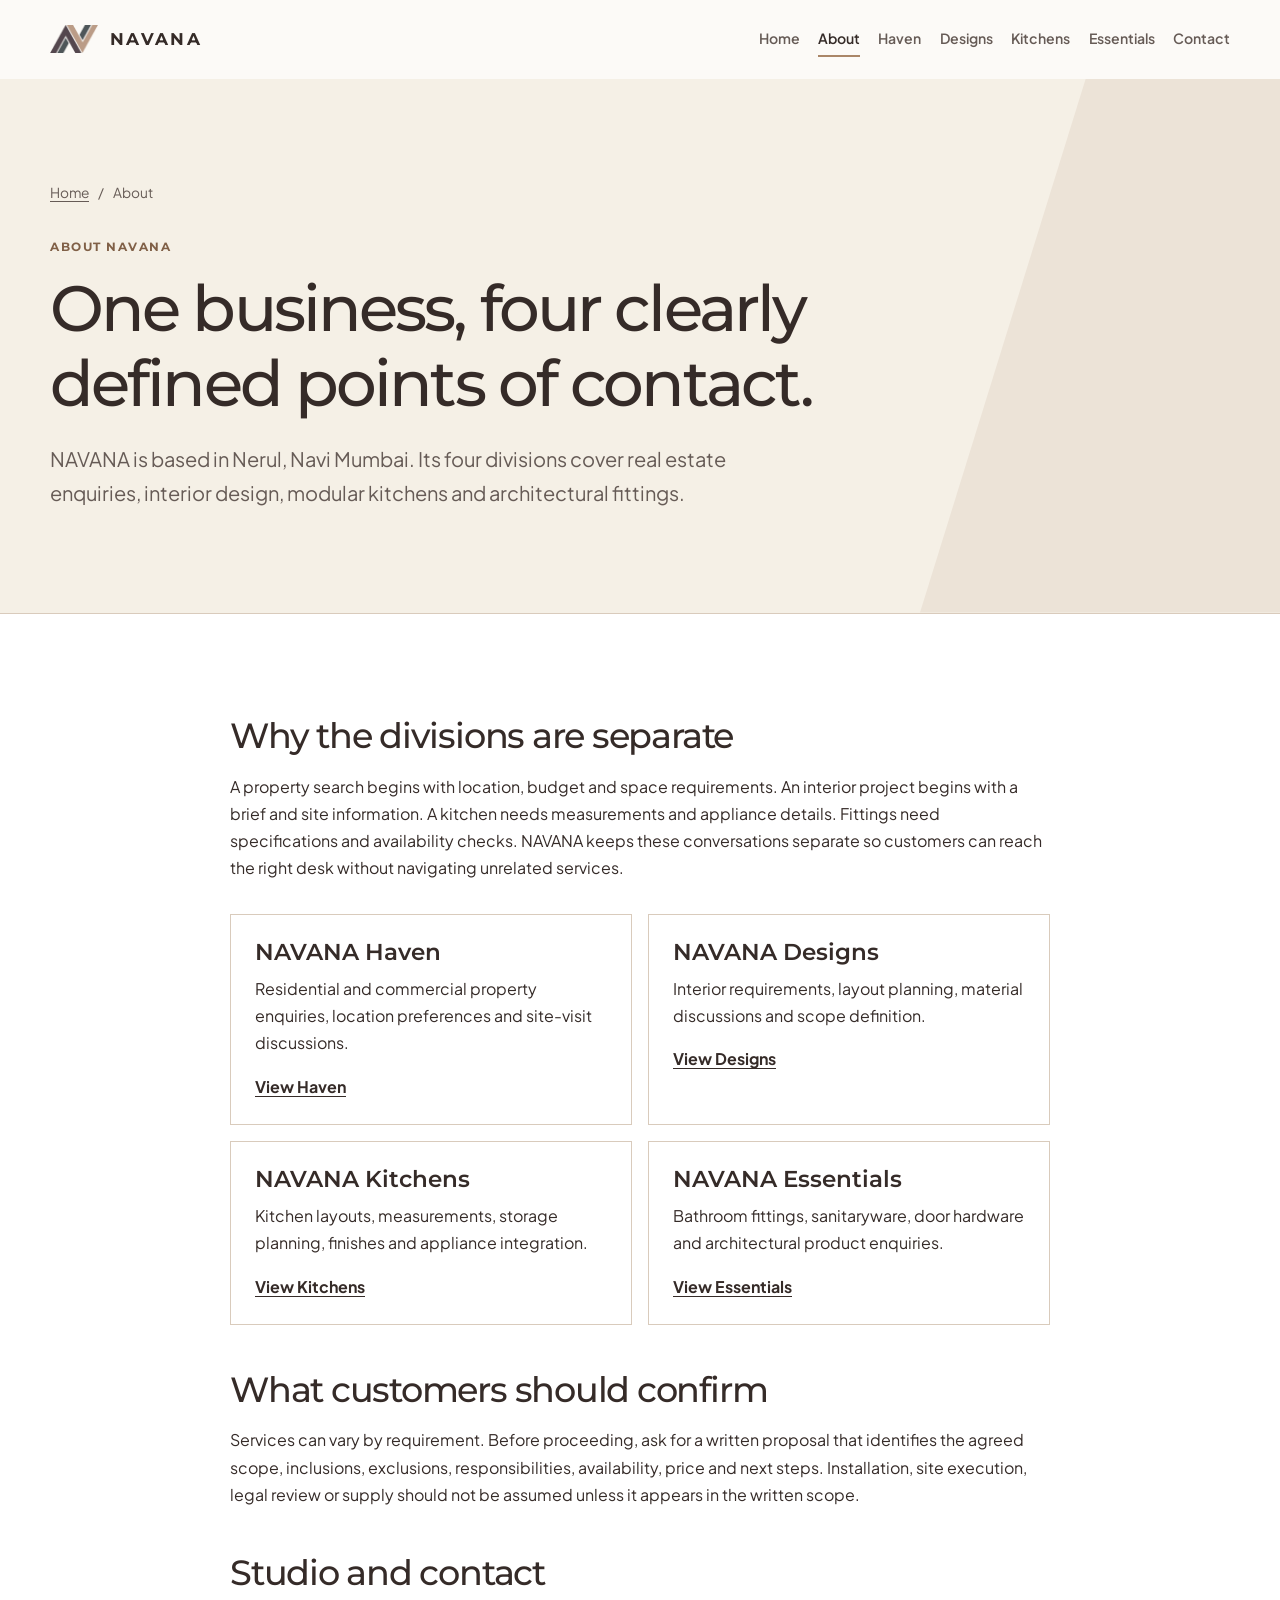
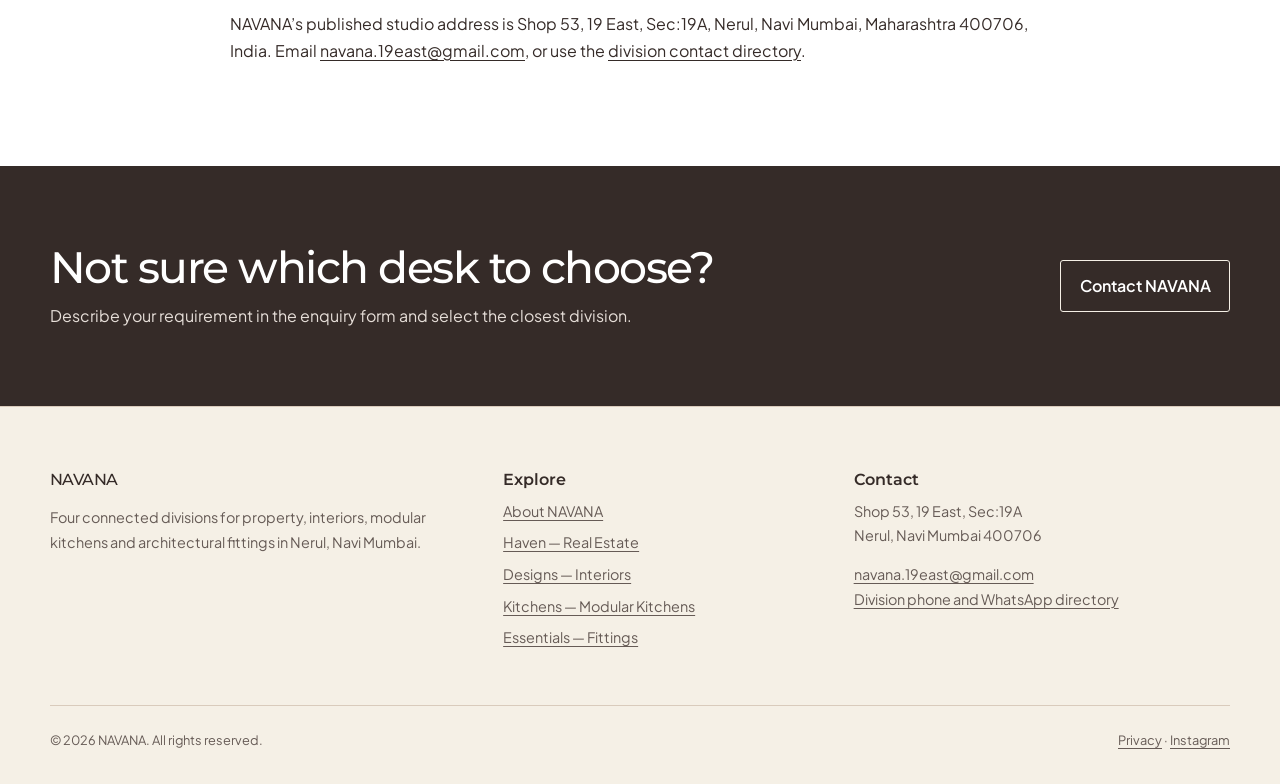
==== commit 22dce589: "Optimize NAVANA media and complete live QA fixes" ====
--- a/about/index.html
+++ b/about/index.html
@@ -7,9 +7,9 @@
   <meta name="description" content="Learn how NAVANA organises property, interior design, modular kitchen and architectural fittings enquiries through four divisions in Nerul, Navi Mumbai.">
   <link rel="canonical" href="https://navana.co.in/about/">
   <meta property="og:type" content="website"><meta property="og:url" content="https://navana.co.in/about/"><meta property="og:site_name" content="NAVANA">
-  <meta property="og:title" content="About NAVANA | Nerul, Navi Mumbai"><meta property="og:description" content="Understand NAVANA’s four divisions and how to start an enquiry."><meta property="og:image" content="https://navana.co.in/logo.jpg">
-  <meta name="twitter:card" content="summary_large_image"><meta name="twitter:title" content="About NAVANA | Nerul, Navi Mumbai"><meta name="twitter:description" content="Understand NAVANA’s four divisions and how to start an enquiry."><meta name="twitter:image" content="https://navana.co.in/logo.jpg">
-  <link rel="icon" type="image/png" href="/logo.jpg">
+  <meta property="og:title" content="About NAVANA | Nerul, Navi Mumbai"><meta property="og:description" content="Understand NAVANA’s four divisions and how to start an enquiry."><meta property="og:image" content="https://navana.co.in/assets/navana-logo.png">
+  <meta name="twitter:card" content="summary_large_image"><meta name="twitter:title" content="About NAVANA | Nerul, Navi Mumbai"><meta name="twitter:description" content="Understand NAVANA’s four divisions and how to start an enquiry."><meta name="twitter:image" content="https://navana.co.in/assets/navana-logo.png">
+  <link rel="icon" type="image/png" href="/assets/navana-logo.png">
   <link rel="preconnect" href="https://fonts.googleapis.com"><link rel="preconnect" href="https://fonts.gstatic.com" crossorigin>
   <link href="https://fonts.googleapis.com/css2?family=Montserrat:wght@400;500;600;700&amp;family=Plus+Jakarta+Sans:wght@400;500;600;700&amp;display=swap" rel="stylesheet">
   <link rel="stylesheet" href="/style.css">
@@ -18,7 +18,7 @@
 <body>
   <a class="skip-link" href="#main-content">Skip to main content</a>
   <header><div class="container">
-    <a class="brand" href="/" aria-label="NAVANA home"><img src="/logo.jpg" alt="" width="1636" height="945"><span class="brand-name">NAVANA</span></a>
+    <a class="brand" href="/" aria-label="NAVANA home"><img src="/assets/navana-logo.png" alt="" width="400" height="231"><span class="brand-name">NAVANA</span></a>
     <nav class="nav-menu" id="primary-navigation" aria-label="Primary navigation"><a class="nav-link" href="/">Home</a><a class="nav-link" href="/about/" aria-current="page">About</a><a class="nav-link" href="/haven/">Haven</a><a class="nav-link" href="/designs/">Designs</a><a class="nav-link" href="/kitchens/">Kitchens</a><a class="nav-link" href="/essentials/">Essentials</a><a class="nav-link" href="/contact/">Contact</a></nav>
     <button class="menu-toggle" type="button" aria-label="Open navigation" aria-controls="primary-navigation" aria-expanded="false"><span></span><span></span><span></span></button>
   </div></header>
--- a/style.css
+++ b/style.css
@@ -73,7 +73,7 @@
 
 h1, h2, h3, h4, p { margin-top: 0; }
 h1, h2, h3, h4 { font-family: Montserrat, Arial, sans-serif; line-height: 1.16; }
-h1 { max-width: 900px; margin-bottom: 1.4rem; font-size: clamp(2.5rem, 6vw, 5.4rem); font-weight: 500; letter-spacing: -0.045em; }
+h1 { max-width: 900px; margin-bottom: 1.4rem; font-size: clamp(2.5rem, 5vw, 4.5rem); font-weight: 500; letter-spacing: -0.045em; }
 h2 { margin-bottom: 1rem; font-size: clamp(1.9rem, 3.4vw, 3.2rem); font-weight: 500; letter-spacing: -0.035em; }
 h3 { margin-bottom: 0.6rem; font-size: clamp(1.15rem, 2vw, 1.45rem); font-weight: 600; }
 p:last-child { margin-bottom: 0; }
@@ -166,7 +166,7 @@
 }
 
 .hero-home__content { max-width: 820px; }
-.hero-home h1 { font-size: clamp(2.8rem, 6.5vw, 5.7rem); }
+.hero-home h1 { font-size: clamp(2.8rem, 5.3vw, 4.7rem); }
 .hero-home .lead { max-width: 680px; color: #4f443f; }
 
 .division-directory {
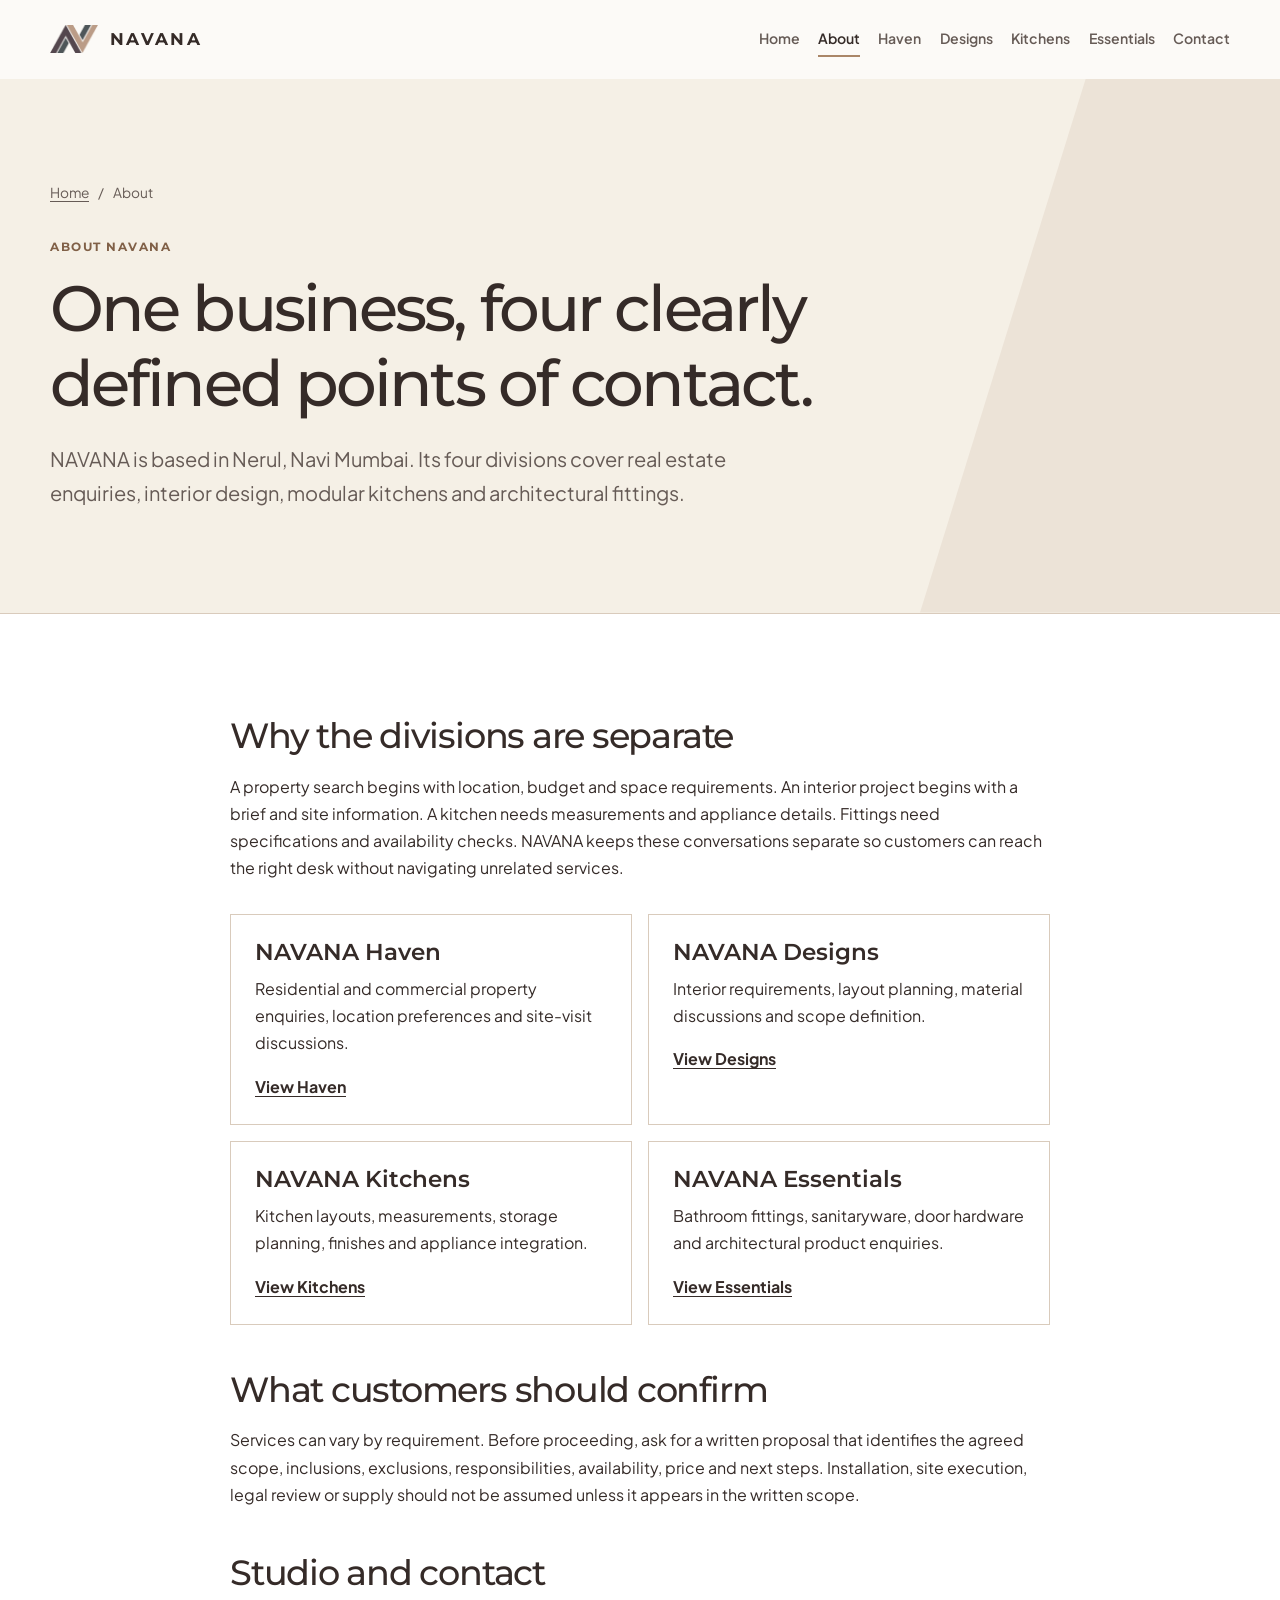
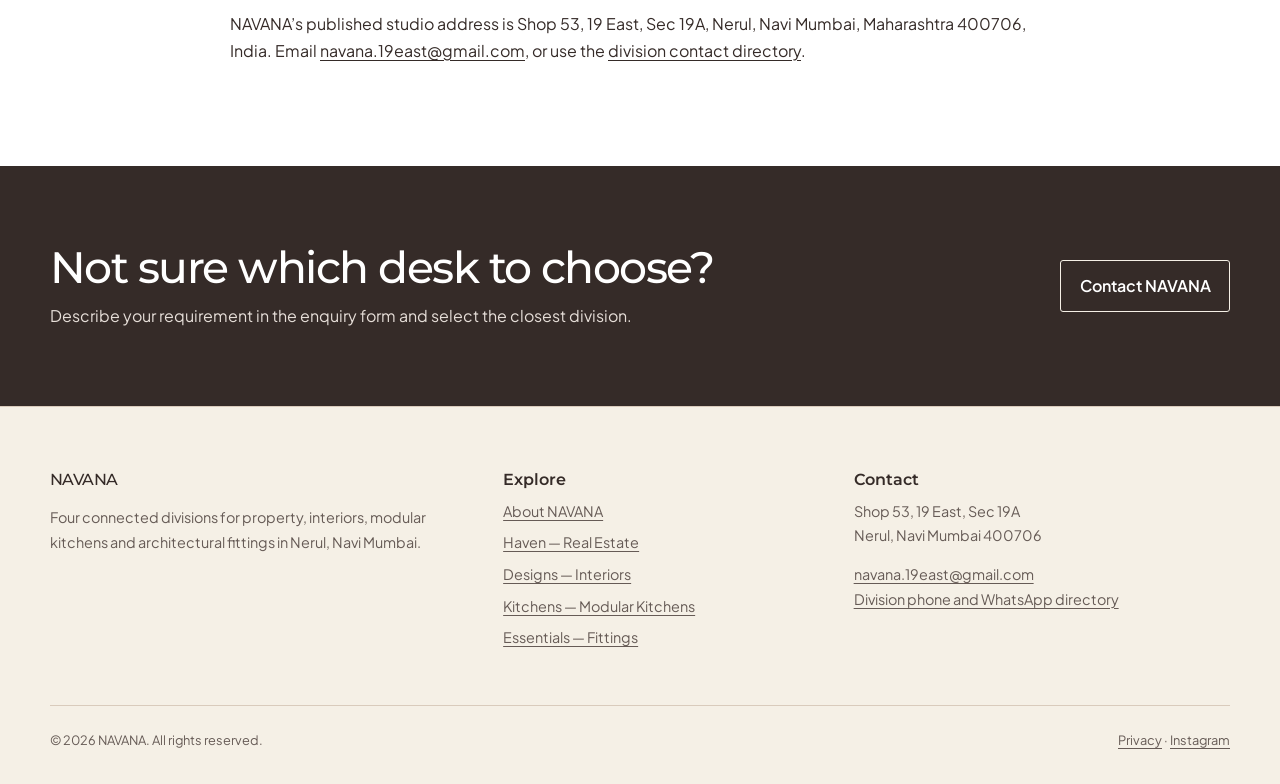
==== commit 78b98478: "Standardize WWW SEO metadata and structured data" ====
--- a/about/index.html
+++ b/about/index.html
@@ -5,20 +5,24 @@
   <meta name="viewport" content="width=device-width, initial-scale=1">
   <title>About NAVANA | Four Divisions in Nerul, Navi Mumbai</title>
   <meta name="description" content="Learn how NAVANA organises property, interior design, modular kitchen and architectural fittings enquiries through four divisions in Nerul, Navi Mumbai.">
-  <link rel="canonical" href="https://navana.co.in/about/">
-  <meta property="og:type" content="website"><meta property="og:url" content="https://navana.co.in/about/"><meta property="og:site_name" content="NAVANA">
-  <meta property="og:title" content="About NAVANA | Nerul, Navi Mumbai"><meta property="og:description" content="Understand NAVANA’s four divisions and how to start an enquiry."><meta property="og:image" content="https://navana.co.in/assets/navana-logo.png">
-  <meta name="twitter:card" content="summary_large_image"><meta name="twitter:title" content="About NAVANA | Nerul, Navi Mumbai"><meta name="twitter:description" content="Understand NAVANA’s four divisions and how to start an enquiry."><meta name="twitter:image" content="https://navana.co.in/assets/navana-logo.png">
+  <link rel="canonical" href="https://www.navana.co.in/about/">
+  <meta property="og:locale" content="en_IN">
+  <meta property="og:type" content="website"><meta property="og:url" content="https://www.navana.co.in/about/"><meta property="og:site_name" content="NAVANA">
+  <meta property="og:title" content="About NAVANA | Nerul, Navi Mumbai"><meta property="og:description" content="Understand NAVANA’s four divisions and how to start an enquiry."><meta property="og:image" content="https://www.navana.co.in/assets/navana-social-card.jpg">
+  <meta property="og:image:width" content="1200">
+  <meta property="og:image:height" content="630">
+  <meta property="og:image:alt" content="Architectural exterior reference image for NAVANA">
+  <meta name="twitter:card" content="summary_large_image"><meta name="twitter:title" content="About NAVANA | Nerul, Navi Mumbai"><meta name="twitter:description" content="Understand NAVANA’s four divisions and how to start an enquiry."><meta name="twitter:image" content="https://www.navana.co.in/assets/navana-social-card.jpg">
   <link rel="icon" type="image/png" href="/assets/navana-logo.png">
   <link rel="preconnect" href="https://fonts.googleapis.com"><link rel="preconnect" href="https://fonts.gstatic.com" crossorigin>
   <link href="https://fonts.googleapis.com/css2?family=Montserrat:wght@400;500;600;700&amp;family=Plus+Jakarta+Sans:wght@400;500;600;700&amp;display=swap" rel="stylesheet">
   <link rel="stylesheet" href="/style.css">
-  <script type="application/ld+json">{"@context":"https://schema.org","@graph":[{"@type":"AboutPage","@id":"https://navana.co.in/about/#page","url":"https://navana.co.in/about/","name":"About NAVANA","about":{"@id":"https://navana.co.in/#organization"}},{"@type":"BreadcrumbList","itemListElement":[{"@type":"ListItem","position":1,"name":"Home","item":"https://navana.co.in/"},{"@type":"ListItem","position":2,"name":"About NAVANA","item":"https://navana.co.in/about/"}]}]}</script>
+  <script type="application/ld+json">{"@context":"https://schema.org","@graph":[{"@type":"Organization","@id":"https://www.navana.co.in/#organization","name":"NAVANA","url":"https://www.navana.co.in/","logo":{"@type":"ImageObject","url":"https://www.navana.co.in/assets/navana-logo.png","width":400,"height":231},"sameAs":["https://www.instagram.com/navana_19east"]},{"@type":"AboutPage","@id":"https://www.navana.co.in/about/#page","url":"https://www.navana.co.in/about/","name":"About NAVANA","about":{"@id":"https://www.navana.co.in/#organization"}},{"@type":"BreadcrumbList","itemListElement":[{"@type":"ListItem","position":1,"name":"Home","item":"https://www.navana.co.in/"},{"@type":"ListItem","position":2,"name":"About NAVANA","item":"https://www.navana.co.in/about/"}]}]}</script>
 </head>
 <body>
   <a class="skip-link" href="#main-content">Skip to main content</a>
   <header><div class="container">
-    <a class="brand" href="/" aria-label="NAVANA home"><img src="/assets/navana-logo.png" alt="" width="400" height="231"><span class="brand-name">NAVANA</span></a>
+    <a class="brand" href="/" aria-label="NAVANA home"><img src="/assets/navana-logo.png" alt="NAVANA" width="400" height="231"><span class="brand-name">NAVANA</span></a>
     <nav class="nav-menu" id="primary-navigation" aria-label="Primary navigation"><a class="nav-link" href="/">Home</a><a class="nav-link" href="/about/" aria-current="page">About</a><a class="nav-link" href="/haven/">Haven</a><a class="nav-link" href="/designs/">Designs</a><a class="nav-link" href="/kitchens/">Kitchens</a><a class="nav-link" href="/essentials/">Essentials</a><a class="nav-link" href="/contact/">Contact</a></nav>
     <button class="menu-toggle" type="button" aria-label="Open navigation" aria-controls="primary-navigation" aria-expanded="false"><span></span><span></span><span></span></button>
   </div></header>
@@ -45,7 +49,7 @@
       <p>Services can vary by requirement. Before proceeding, ask for a written proposal that identifies the agreed scope, inclusions, exclusions, responsibilities, availability, price and next steps. Installation, site execution, legal review or supply should not be assumed unless it appears in the written scope.</p>
 
       <h2>Studio and contact</h2>
-      <p>NAVANA’s published studio address is Shop 53, 19 East, Sec:19A, Nerul, Navi Mumbai, Maharashtra 400706, India. Email <a href="mailto:navana.19east@gmail.com">navana.19east@gmail.com</a>, or use the <a href="/contact/">division contact directory</a>.</p>
+      <p>NAVANA’s published studio address is Shop 53, 19 East, Sec 19A, Nerul, Navi Mumbai, Maharashtra 400706, India. Email <a href="mailto:navana.19east@gmail.com">navana.19east@gmail.com</a>, or use the <a href="/contact/">division contact directory</a>.</p>
 
       <!-- TODO: CONFIRM: Add founder or leadership name and professional background. -->
       <!-- TODO: CONFIRM: Add founding year, registrations, professional credentials and current business hours. -->
@@ -57,7 +61,7 @@
   </main>
 
   <footer><div class="container">
-    <div class="footer-grid"><div><h2>NAVANA</h2><p>Four connected divisions for property, interiors, modular kitchens and architectural fittings in Nerul, Navi Mumbai.</p></div><div><h3>Explore</h3><ul><li><a href="/about/">About NAVANA</a></li><li><a href="/haven/">Haven — Real Estate</a></li><li><a href="/designs/">Designs — Interiors</a></li><li><a href="/kitchens/">Kitchens — Modular Kitchens</a></li><li><a href="/essentials/">Essentials — Fittings</a></li></ul></div><div><h3>Contact</h3><p>Shop 53, 19 East, Sec:19A<br>Nerul, Navi Mumbai 400706</p><p><a href="mailto:navana.19east@gmail.com">navana.19east@gmail.com</a><br><a href="/contact/">Division phone and WhatsApp directory</a></p></div></div>
+    <div class="footer-grid"><div><h2>NAVANA</h2><p>Four connected divisions for property, interiors, modular kitchens and architectural fittings in Nerul, Navi Mumbai.</p></div><div><h3>Explore</h3><ul><li><a href="/about/">About NAVANA</a></li><li><a href="/haven/">Haven — Real Estate</a></li><li><a href="/designs/">Designs — Interiors</a></li><li><a href="/kitchens/">Kitchens — Modular Kitchens</a></li><li><a href="/essentials/">Essentials — Fittings</a></li></ul></div><div><h3>Contact</h3><p>Shop 53, 19 East, Sec 19A<br>Nerul, Navi Mumbai 400706</p><p><a href="mailto:navana.19east@gmail.com">navana.19east@gmail.com</a><br><a href="/contact/">Division phone and WhatsApp directory</a></p></div></div>
     <div class="footer-bottom"><span>© 2026 NAVANA. All rights reserved.</span><span><a href="/privacy/">Privacy</a> · <a href="https://www.instagram.com/navana_19east" rel="noopener noreferrer" target="_blank">Instagram</a></span></div>
   </div></footer>
   <script src="/script.js"></script>
--- a/style.css
+++ b/style.css
@@ -162,7 +162,7 @@
   display: grid;
   align-items: center;
   padding: clamp(4rem, 8vw, 7rem) 0;
-  background: linear-gradient(90deg, rgba(245, 240, 230, 0.99) 0%, rgba(245, 240, 230, 0.92) 55%, rgba(245, 240, 230, 0.54) 100%), url("Havens.png") center / cover no-repeat;
+  background: linear-gradient(90deg, rgba(245, 240, 230, 0.99) 0%, rgba(245, 240, 230, 0.92) 55%, rgba(245, 240, 230, 0.54) 100%), url("/assets/home-architectural-reference.webp") center / cover no-repeat;
 }
 
 .hero-home__content { max-width: 820px; }
@@ -297,6 +297,11 @@
 .contact-layout { display: grid; grid-template-columns: 0.8fr 1.2fr; gap: clamp(2rem, 6vw, 5rem); }
 .studio-card { padding: 2rem; color: var(--white); background: var(--ink); }
 .studio-card a { color: var(--white); }
+.contact-location { display: grid; gap: 1rem; align-content: start; }
+.studio-nap { display: grid; gap: 0.65rem; margin: 1.25rem 0; font-style: normal; }
+.studio-nap strong { font-size: 1.05rem; }
+.map-embed { overflow: hidden; background: var(--paper); border: 1px solid var(--line); }
+.map-embed iframe { display: block; width: 100%; max-width: 100%; border: 0; }
 
 .enquiry-form { padding: clamp(1.5rem, 4vw, 2.6rem); border: 1px solid var(--line); background: var(--white); box-shadow: var(--shadow); }
 .form-grid { display: grid; grid-template-columns: repeat(2, minmax(0, 1fr)); gap: 1.1rem; }
@@ -374,7 +379,7 @@
   :root { --header-height: 70px; }
   .container { width: min(100% - 28px, 1180px); }
   .brand img { width: 42px; height: 42px; }
-  .hero-home { min-height: auto; background: linear-gradient(rgba(245, 240, 230, 0.94), rgba(245, 240, 230, 0.97)), url("Havens.png") center / cover no-repeat; }
+  .hero-home { min-height: auto; background: linear-gradient(rgba(245, 240, 230, 0.94), rgba(245, 240, 230, 0.97)), url("/assets/home-architectural-reference.webp") center / cover no-repeat; }
   .division-directory, .contact-directory, .category-list, .division-summary, .material-board, .info-grid, .layout-comparison, .form-grid, .footer-grid { grid-template-columns: 1fr; }
   .material-note:nth-child(3), .field--full { grid-column: auto; }
   .division-link { min-height: auto; }
